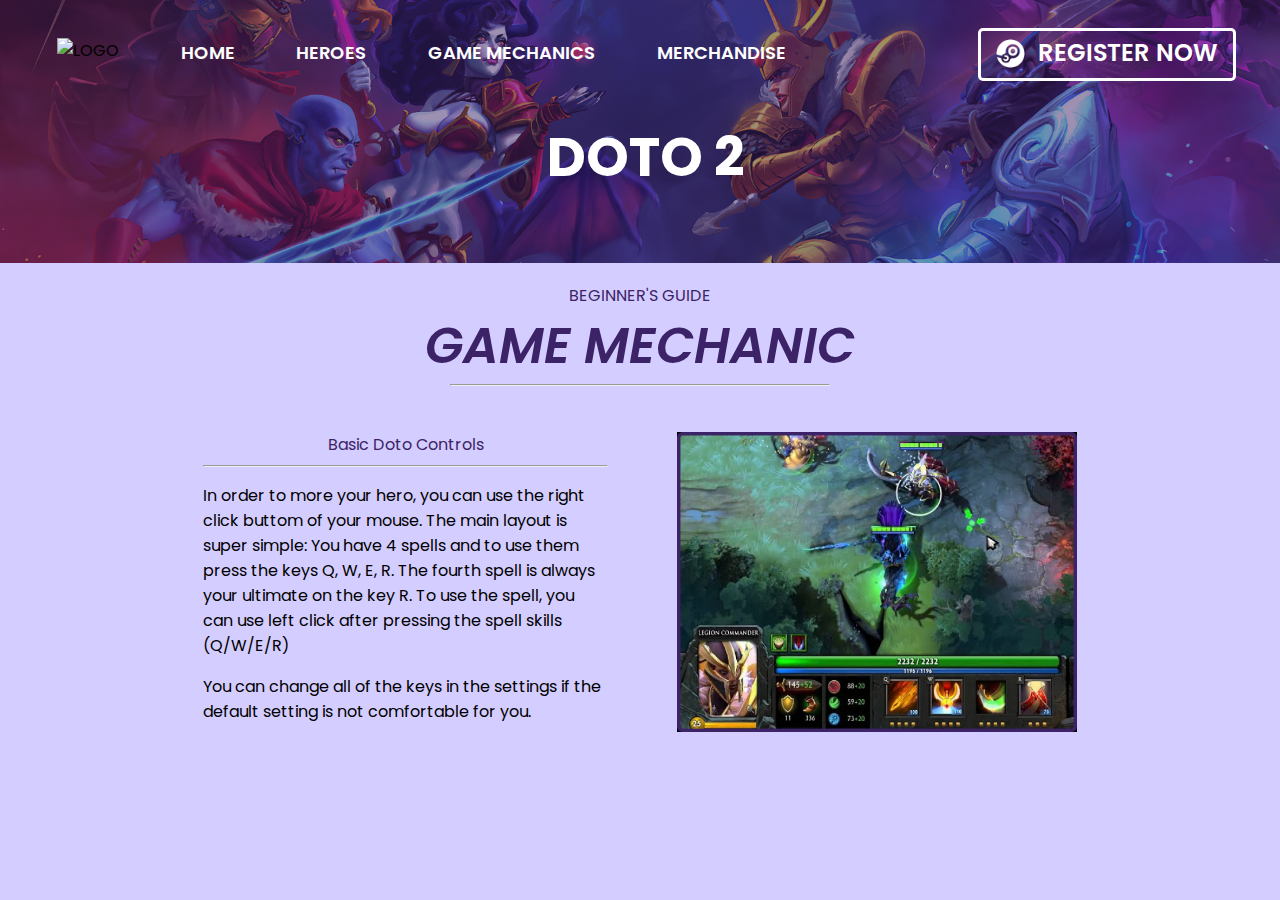
==== Game Mechanics.html @ 10445f7f "heroes page media screen + game mechanic part 1" ====
<!DOCTYPE html>
<html lang="en">
<head>
    <meta charset="UTF-8">
    <meta http-equiv="X-UA-Compatible" content="IE=edge">
    <meta name="viewport" content="width=device-width, initial-scale=1.0">
    <link rel="stylesheet" href="header-heroes.css">
    <link rel="stylesheet" href="Game-Mechanic-Style.css">
    <link rel="stylesheet" href="https://fonts.googleapis.com/css?family=Poppins">
    <title>Game Mechanics</title>
</head>
<body>
    <div id="header">
        <div id="overlay0">
            <div id="header1">
                <li id="logo"><img src="" alt="LOGO"></li>
                <li id="home"><a href="Home.html">HOME</a></li>
                <li id="heroes"><a href="Heroes.html">HEROES</a></li>
                <li id="gamemechanics"><a href="">GAME MECHANICS</a></li>
                <li id="merchandise"><a href="">MERCHANDISE</a></li>
                <li id="register">
                    <img src="asset/SosialMedia/Steam-Circle-White.png" alt="">
                    <a href="">REGISTER NOW</a>
                </li>
            </div>
            <div id="Doto-2">DOTO 2</div>
        </div>
    </div>
    <div id="content1">
        <div id="subtitle">
            <div id="title1">BEGINNER'S GUIDE</div>
            <div id="title2">GAME MECHANIC</div>
            <hr>
        </div>
    </div>
    <div id="Basic-Doto-Control">
        <div id="Para1">
            <div id="subtitle">Basic Doto Controls</div> <hr>
            <div id="txt1">
               <p>In order to more your hero, you can use the right click buttom of your mouse. The main layout is super simple: You have 4 spells and to use them press the keys Q, W, E, R. The fourth spell is always your ultimate on the key R. To use the spell, you can use left click after pressing the spell skills (Q/W/E/R)</p>
               <p>You can change all of the keys in the settings if the default setting is not comfortable for you.</p>
            </div>
        </div>
        <div id="image1">
            <img src="asset/Basic-Doto-Control.png" alt="">
        </div>
    </div>
    <div></div>
</body>
</html>
---- header-heroes.css ----
#header1 {
    list-style: none;
    text-decoration: none;
    display: flex;
    position: relative;
    width: 100%;
    margin-top: 30px;
    font-size: 16px;
    justify-content: space-evenly;
}

#header {
    margin-bottom: 20px;
    margin-top: -1%;
    position: relative;
    justify-content: space-evenly;
    background-image: url("asset/Homepage-background.jpg");
    background-size: cover;
    background-repeat: no-repeat;
    background-position: center;
    right: 1%;
    width: 102%;
}

#overlay0 {
    width: 101%;
    background-color: rgba(60, 34, 102, 0.5);
    right: 1%;
    padding-top: 1%;
}

#register img {
    width: auto;
    height: 35px;
    margin-bottom: 2px;
}

#Doto-2 {
    text-align: center;
    color: #FFFFFF;
    padding-top: 2%;
    padding-bottom: 5%;
    font-size: 30px;
}

#header1 img {
    height: 35px;
    width: auto;
}

#header1 a {
    text-decoration: none;
    position: relative;
    color: #FFFFFF;
    font-family: poppins;
    font-style: normal;
    font-weight: 600;
    line-height: 30px;
    width: 200px;
    font-size: 18px;
}

#header a:hover {
    color: lightgray;
}


#register {
    border-style: solid;
    border-color: white;
    list-style: none;
    display: flex;
    text-align: center;
    border-radius: 5px;
    position: relative;
    font-size: 25px;
    padding: 5px;
    padding-left: 12px;
    bottom: 10px;
    margin-left: 10%;
}
#register a {
    top: 2px;
    font-size: 24px;
}

#footer {
    margin-top: 75px;
    position: relative;
    background: #3c2266;
    right: 1%;
    width: 102%;
    padding-top: 1px;
}

#Rectangle {
    width: 20%;
    left: 40%;
    height: 50px;
    background-color: #9482ff;
    position: relative;
    margin-top: 10px;
}

#Social-Media {
    display: flex;
    justify-content: space-evenly;
    padding-top: 10px;
    margin: 0px 40%;
}

#copyright {
    color: #FFFFFF;
    text-align: center;
    padding: 10px 0px;
    font-size: 15px;
}

@media only screen and (max-width: 800px) {
    #header1 {
        list-style: none;
        text-decoration: none;
        display: flex;
        position: relative;
        width: 100%;
        margin-top: 30px;
        font-size: 12px;
        justify-content: space-evenly;
    }
    
    #header {
        margin-bottom: 20px;
        margin-top: -1%;
        position: relative;
        justify-content: space-evenly;
        background-image: url("asset/Homepage-background.jpg");
        background-size: cover;
        background-repeat: no-repeat;
        background-position: center;
        right: 1%;
        width: 102%;
    }
    
    #overlay0 {
        width: 102%;
        background-color: rgba(60, 34, 102, 0.5);
        right: 1%;
        padding-top: 1%;
    }
    
    #Doto-2 {
        text-align: center;
        color: #FFFFFF;
        padding-top: 2%;
        padding-bottom: 5%;
        font-size: 15px;
    }
    
    #header1 img {
        height: 16px;
        width: auto;
    }
    
    #header1 a {
        text-decoration: none;
        position: relative;
        color: #FFFFFF;
        font-family: poppins;
        font-style: normal;
        font-weight: 600;
        line-height: 30px;
        width: 100px;
        font-size: 12px;
    }
    
    #header a:hover {
        color: lightgray;
    }
    
    #register {
        border-style: solid;
        border-color: white;
        list-style: none;
        display: flex;
        text-align: center;
        border-radius: 5px;
        position: relative;
        padding: 0px 5px;
    }
    
    #register a {
        font-size: 13px;
    }
    
    #register img {
        width: auto;
        height: 16px;
        margin-top: 7%;
    }
    
    #footer {
        margin-top: 32px;
        position: relative;
        background: #3c2266;
        right: 1%;
        width: 102%;
        padding-top: 1px;
    }
    
    #Rectangle {
        width: 20%;
        left: 40%;
        height: 25px;
        background-color: #9482ff;
        position: relative;
        margin-top: 10px;
    }
    
    #Social-Media {
        display: flex;
        justify-content: space-evenly;
        padding-top: 10px;
        margin: 0px 50%;
    }
    
    #copyright {
        color: #FFFFFF;
        text-align: center;
        padding: 10px 0px;
        font-size: 8px;
    }
    
}
---- Game-Mechanic-Style.css ----
@font-face {
    font-family: Poppins;
    src: url("asset/Poppins/Poppins-Medium.ttf");
}

@font-face {
    font-family: semibold;
    src: url("asset/Poppins/Poppins-SemiBoldItalic.ttf");
}

@font-face {
    font-family: Bld;
    src: url("asset/Poppins/Poppins-Bold.ttf");
}

body {
    font-family: Poppins;
    background: rgba(148, 130, 255, 0.4);
    position: relative;
}

#Doto-2 {
    font-family: Bld;
    font-weight: bold;
    font-size: 54px;
}

#subtitle hr {
    color: #9482FF;
    margin: 0px 35%;
}

#subtitle {
    text-align: center;
    color: #3c2266;
}

#title2 {
    font-size: 50px;
    font-family: semibold;
}

#part1 {
    margin-top: 2%;
}

#Basic-Doto-Control {
    display: flex;
    justify-content: space-evenly;
    margin-top: 2%;
    margin-left: 10%;
    margin-right: 10%;
}

#Para1 {
    margin-top: 2%;
    width: 40%;
}

#image1 {
    position: relative;
    margin-top: 2%;
}

#image1 img {
    width: 400px;
    height: auto;
}
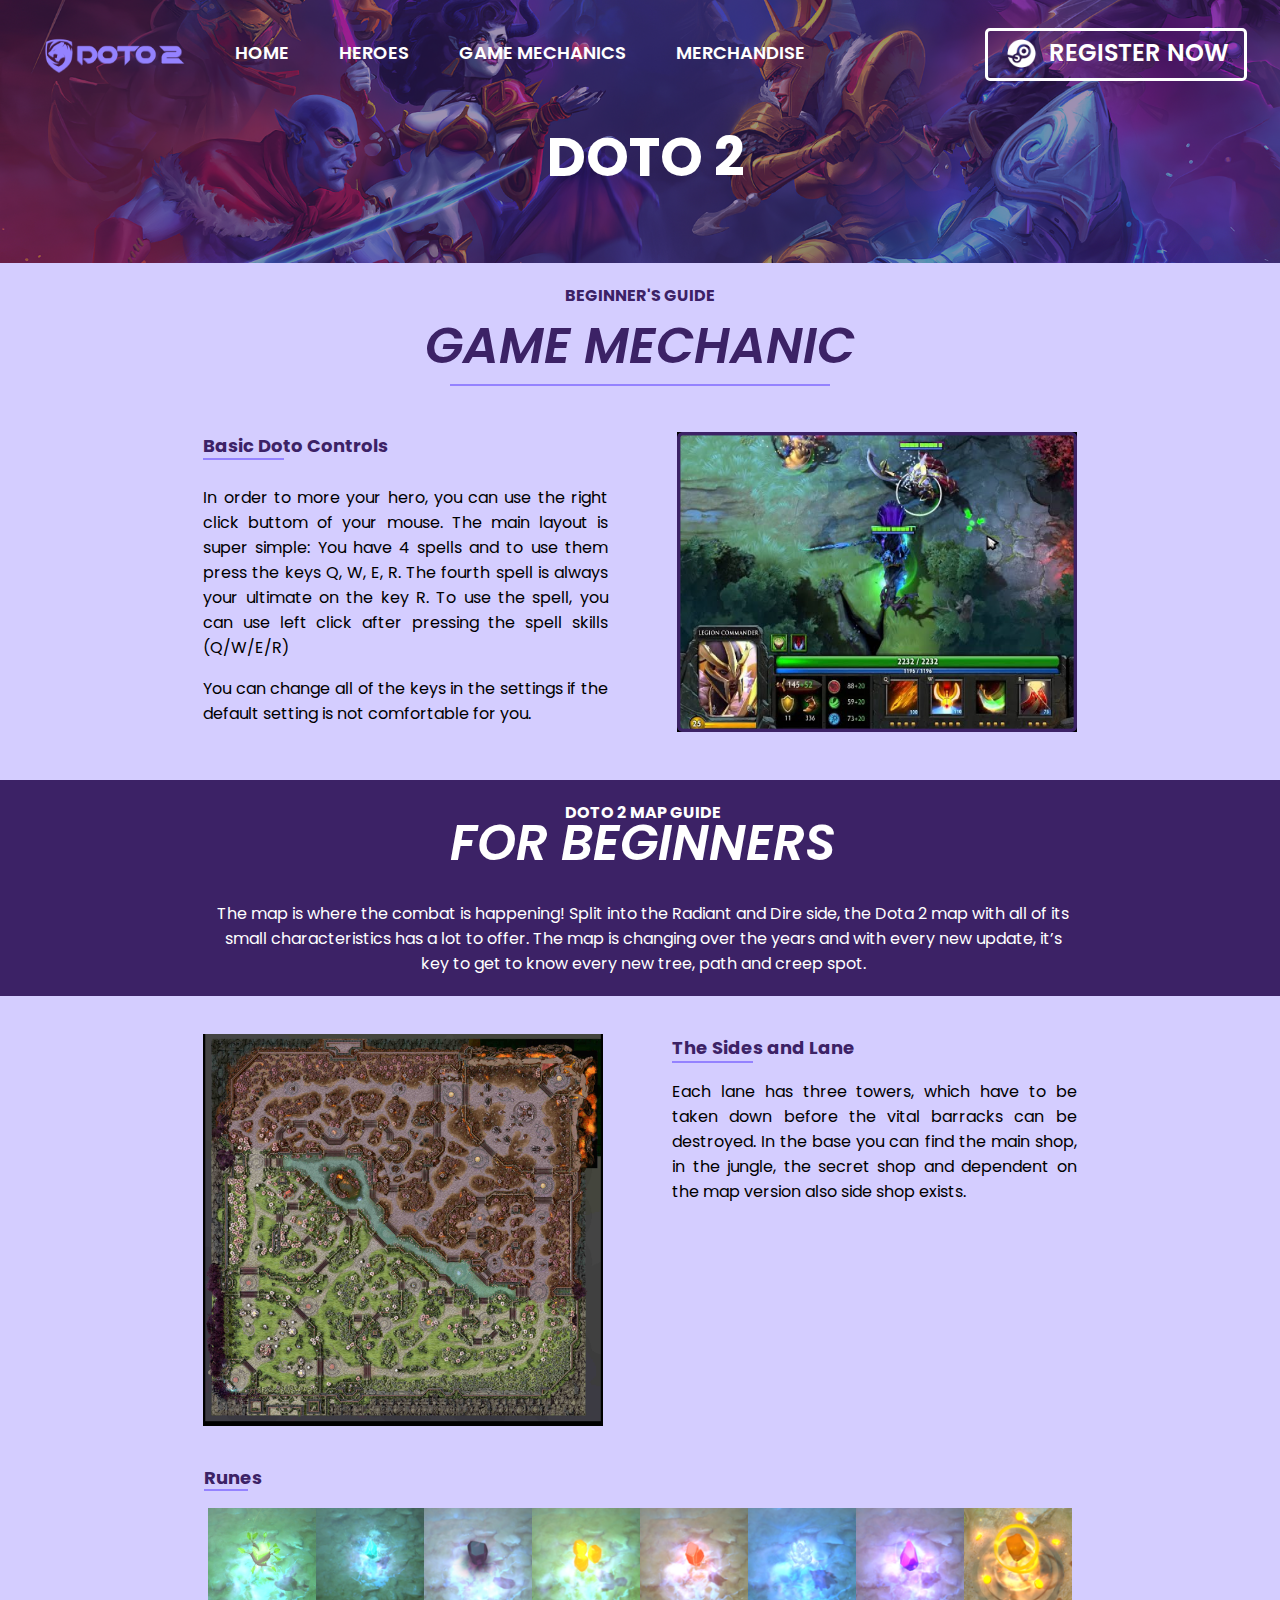
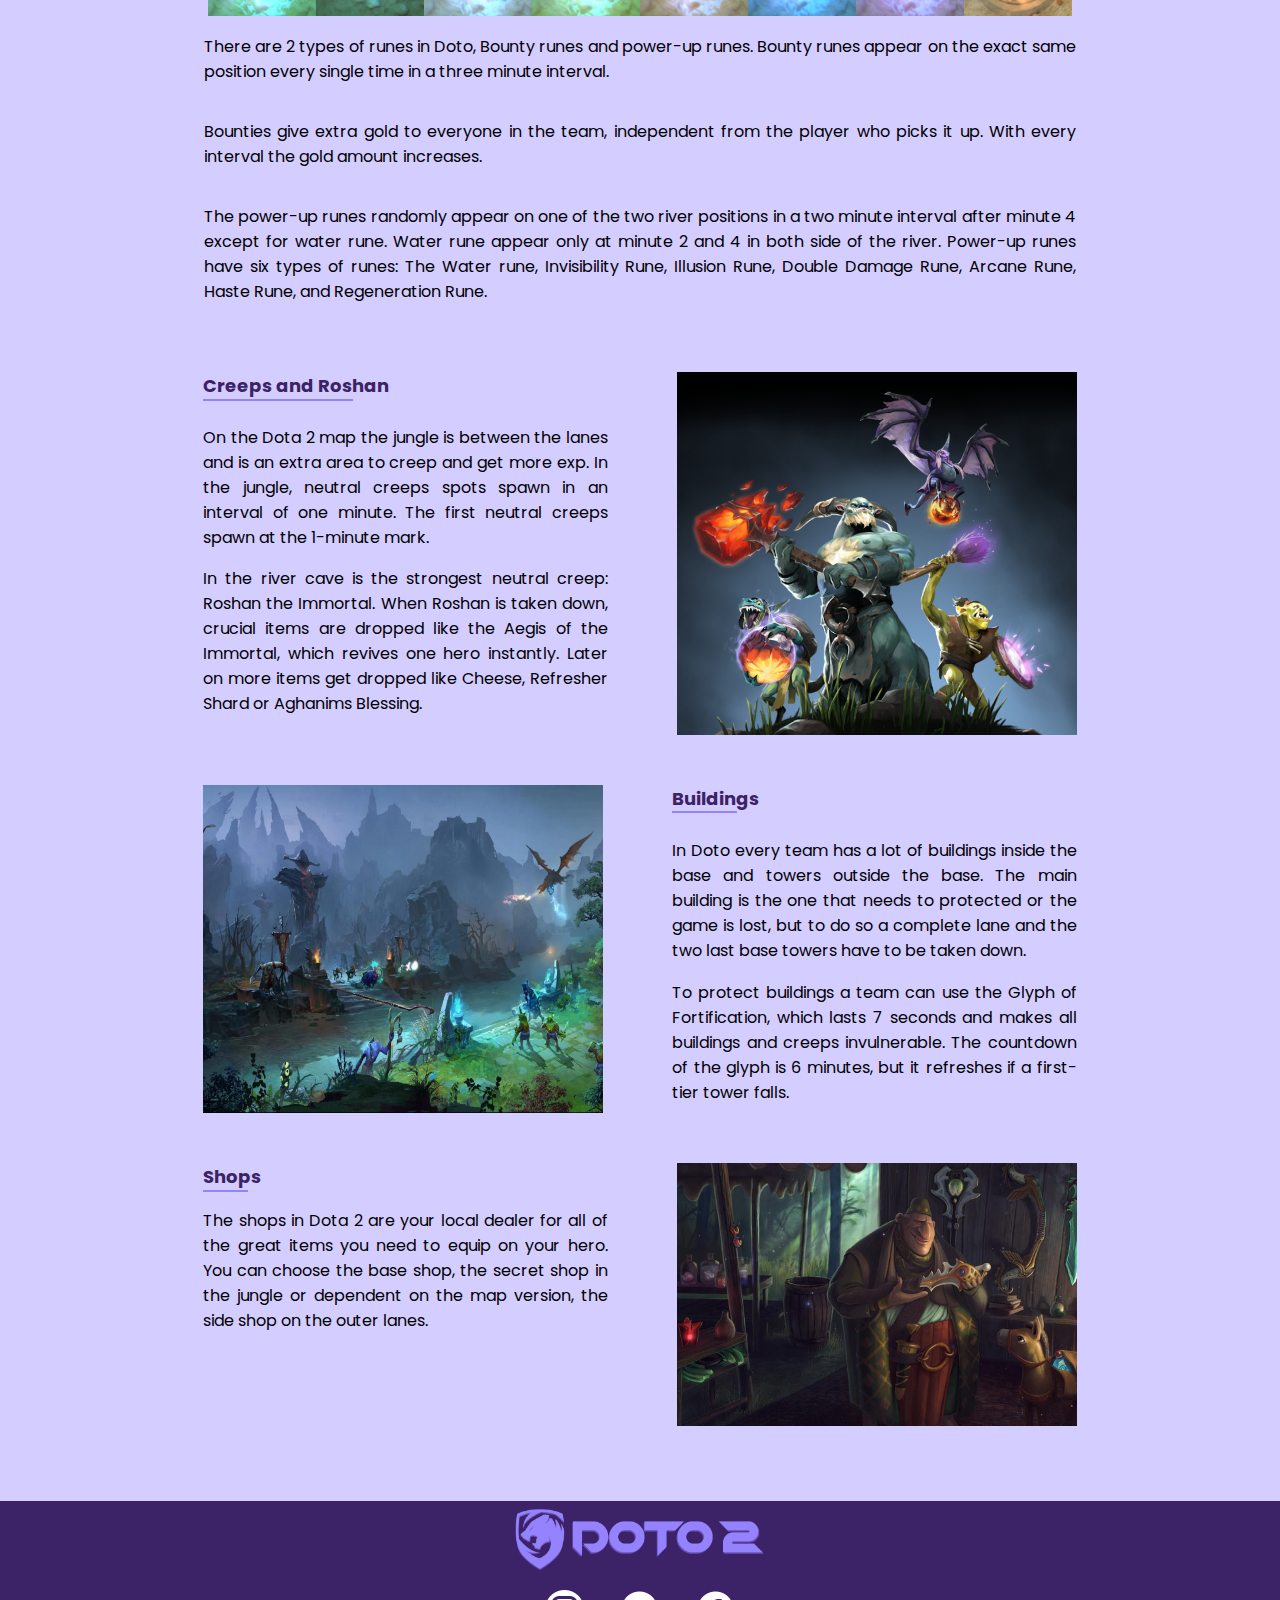
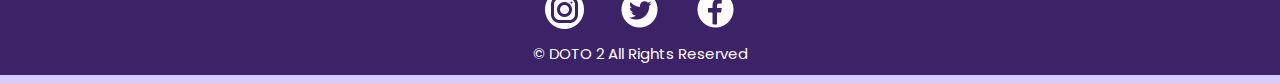
==== commit 149ddfa8: "Game Mechanics + masukin logo" ====
--- a/Game Mechanics.html
+++ b/Game Mechanics.html
@@ -13,7 +13,7 @@
     <div id="header">
         <div id="overlay0">
             <div id="header1">
-                <li id="logo"><img src="" alt="LOGO"></li>
+                <li id="logo"><img src="logo.png" alt="LOGO"></li>
                 <li id="home"><a href="Home.html">HOME</a></li>
                 <li id="heroes"><a href="Heroes.html">HEROES</a></li>
                 <li id="gamemechanics"><a href="">GAME MECHANICS</a></li>
@@ -27,7 +27,7 @@
         </div>
     </div>
     <div id="content1">
-        <div id="subtitle">
+        <div id="sub">
             <div id="title1">BEGINNER'S GUIDE</div>
             <div id="title2">GAME MECHANIC</div>
             <hr>
@@ -45,6 +45,67 @@
             <img src="asset/Basic-Doto-Control.png" alt="">
         </div>
     </div>
-    <div></div>
+    <div id="doto-2-map">
+        <div id="top1">DOTO 2 MAP GUIDE</div> <div id="top2">FOR BEGINNERS</div>
+        <div id="Para2">The map is where the combat is happening! Split into the Radiant and Dire side, the Dota 2 map with all of its small characteristics has a lot to offer. The map is changing over the years and with every new update, it’s key to get to know every new tree, path and creep spot.</div>
+    </div>
+    <div id="Map">
+        <img src="asset/Map.png" alt="">
+        <div id="Para3">
+            <div id="subtitle">The Sides and Lane</div>
+            <hr>
+            <div id="txt2">Each lane has three towers, which have to be taken down before the vital barracks can be destroyed. In the base you can find the main shop, in the jungle, the secret shop and dependent on the map version also side shop exists.</div>
+        </div>
+    </div>
+    <div id="Rune">
+        <div id="subtitle">Runes</div><hr>
+        <div id="Rune-Image">
+            <img src="asset/Rune_of_Regeneration_prev.png" alt="">
+            <img src="asset/Rune_of_Water_prev.png" alt="">
+            <img src="asset/Rune_of_Invisibility_prev.png" alt="">
+            <img src="asset/Rune_of_Illusion_prev.png" alt="">
+            <img src="asset/Rune_of_Haste_prev.png" alt="">
+            <img src="asset/Rune_of_Double_Damage_prev.png" alt="">
+            <img src="asset/Rune_of_Arcane_prev.png" alt="">
+            <img src="asset/Rune_of_Bounty_initial_prev.png" alt="">
+        </div>
+        <div id="Para4">
+            <div id="txt3">There are 2 types of runes in Doto, Bounty runes and power-up runes. Bounty runes appear on the exact same position every single time in a three minute interval.</div>
+            <div id="txt4">Bounties give extra gold to everyone in the team, independent from the player who picks it up. With every interval the gold amount increases.</div>
+            <div id="txt5">The power-up runes randomly appear on one of the two river positions in a two minute interval after minute 4 except for water rune. Water rune appear only at minute 2 and 4 in both side of the river. Power-up runes have six types of runes: The Water rune, Invisibility Rune, Illusion Rune, Double Damage Rune, Arcane Rune, Haste Rune, and Regeneration Rune.</div>
+        </div>
+    </div>
+    <div id="Creeps-and-Roshan">
+        <div id="Para5">
+            <div id="subtitle">Creeps and Roshan</div> <hr>
+            <div id="txt6">On the Dota 2 map the jungle is between the lanes and is an extra area to creep and get more exp. In the jungle, neutral creeps spots spawn in an interval of one minute. The first neutral creeps spawn at the 1-minute mark.</div>
+            <div id="txt7">In the river cave is the strongest neutral creep: Roshan the Immortal. When Roshan is taken down, crucial items are dropped like the Aegis of the Immortal, which revives one hero instantly. Later on more items get dropped like Cheese, Refresher Shard or Aghanims Blessing.</div>
+        </div>
+        <img src="asset/Creeps.png" alt="">
+    </div>
+    <div id="Building">
+        <img src="asset/Building.png" alt="">
+        <div id="Para6">
+            <div id="subtitle">Buildings</div> <hr>
+            <div id="txt8">In Doto every team has a lot of buildings inside the base and towers outside the base. The main building is the one that needs to protected or the game is lost, but to do so a complete lane and the two last base towers have to be taken down.</div>
+            <div id="txt9">To protect buildings a team can use the Glyph of Fortification, which lasts 7 seconds and makes all buildings and creeps invulnerable. The countdown of the glyph is 6 minutes, but it refreshes if a first-tier tower falls.</div>
+        </div>
+    </div>
+    <div id="Shops">
+        <div id="Para7">
+            <div id="subtitle">Shops</div> <hr>
+            <div id="txt10">The shops in Dota 2 are your local dealer for all of the great items you need to equip on your hero. You can choose the base shop, the secret shop in the jungle or dependent on the map version, the side shop on the outer lanes.</div>
+        </div>
+        <img src="asset/Shops.png" alt="">
+    </div>
+    <div id="footer">
+        <div id="Logo"><img src="logo.png" alt=""></div>
+        <div id="Social-Media">
+            <img src="asset/SosialMedia/Instagram-Circle-White.png" alt="">
+            <img src="asset/SosialMedia/Twitter-Circled-White.png" alt="">
+            <img src="asset/SosialMedia/Facebook-Circled-White.png" alt="">
+        </div>
+        <div id="copyright">© DOTO 2 All Rights Reserved</div>
+    </div>
 </body>
 </html>--- a/header-heroes.css
+++ b/header-heroes.css
@@ -75,9 +75,12 @@
     position: relative;
     font-size: 25px;
     padding: 5px;
-    padding-left: 12px;
+    padding-left: 6px;
     bottom: 10px;
     margin-left: 10%;
+}
+#register img{
+    padding-left: 10px;
 }
 #register a {
     top: 2px;
@@ -93,13 +96,15 @@
     padding-top: 1px;
 }
 
-#Rectangle {
-    width: 20%;
-    left: 40%;
-    height: 50px;
-    background-color: #9482ff;
-    position: relative;
-    margin-top: 10px;
+#Logo {
+    padding-top: 5px;
+    position: relative;
+    text-align: center;
+}
+
+#Logo img {
+    width: 250px;
+    height: auto;
 }
 
 #Social-Media {
@@ -109,6 +114,11 @@
     margin: 0px 40%;
 }
 
+#Social-Media img{
+    width: 45px;
+    height: auto;
+}
+
 #copyright {
     color: #FFFFFF;
     text-align: center;
@@ -117,6 +127,10 @@
 }
 
 @media only screen and (max-width: 800px) {
+    #logo {
+        position: relative;
+        margin-top: 7px;
+    }
     #header1 {
         list-style: none;
         text-decoration: none;
@@ -185,7 +199,8 @@
         text-align: center;
         border-radius: 5px;
         position: relative;
-        padding: 0px 5px;
+        padding: 5px;
+        padding-left: 7px;
     }
     
     #register a {
@@ -207,13 +222,15 @@
         padding-top: 1px;
     }
     
-    #Rectangle {
-        width: 20%;
-        left: 40%;
-        height: 25px;
-        background-color: #9482ff;
-        position: relative;
-        margin-top: 10px;
+    #Logo {
+        padding-top: 5px;
+        position: relative;
+        text-align: center;
+    }
+    
+    #Logo img {
+        width: 125px;
+        height: auto;
     }
     
     #Social-Media {
@@ -222,12 +239,17 @@
         padding-top: 10px;
         margin: 0px 50%;
     }
-    
+
+    #Social-Media img{
+        width: 30px;
+        height: auto;
+    }
+
     #copyright {
         color: #FFFFFF;
         text-align: center;
         padding: 10px 0px;
         font-size: 8px;
     }
-    
+
 }--- a/Game-Mechanic-Style.css
+++ b/Game-Mechanic-Style.css
@@ -17,6 +17,7 @@
     font-family: Poppins;
     background: rgba(148, 130, 255, 0.4);
     position: relative;
+    text-align: justify;
 }
 
 #Doto-2 {
@@ -30,8 +31,21 @@
     margin: 0px 35%;
 }
 
+#sub {
+    color: #3c2266;
+    font-weight: bold;
+    text-align: center;
+}
+
+#sub hr {
+    color: #9482FF;
+    border: solid 1px;
+    margin: 0% 35%;
+}
+
 #subtitle {
-    text-align: center;
+    font-size: 18px;
+    font-family: Bld;
     color: #3c2266;
 }
 
@@ -57,6 +71,13 @@
     width: 40%;
 }
 
+#Para1 hr {
+    margin-right: 80%;
+    position: relative;
+    top: -3%;
+    border: solid 1px#9482FF;
+}
+
 #image1 {
     position: relative;
     margin-top: 2%;
@@ -65,4 +86,310 @@
 #image1 img {
     width: 400px;
     height: auto;
+}
+
+#doto-2-map {
+    margin-top: 3%;
+    color: #FFFFFF;
+    background-color: #3c2266;
+    text-align: center;
+    position: relative;
+    right: 1%;
+    width: 102.5%;
+}
+
+#top1 {
+    font-weight: bold;
+    margin-bottom: -1.5%;
+    padding-top: 20px;
+}
+
+#top2 {
+    font-family: semibold;
+    font-size: 50px;
+}
+
+#Para2 {
+    margin: 0px 15%;
+    padding: 20px;
+}
+
+#Map {
+    margin-top: 3%;
+    display: flex;
+    justify-content: space-evenly;
+    margin: 3% 10%;
+}
+
+#Map img {
+    width: 400px;
+    height: auto;
+}
+
+#Para3 {
+    width: 40%;
+}
+
+#Para3 hr {
+    margin-right: 80%;
+    position: relative;
+    top: -2%;
+    border: solid 1px #9482FF;
+}
+
+#Rune-Image {
+    display: flex;
+    justify-content: center;
+    margin-top: 2%;
+}
+
+#Rune-Image img {
+    width: 108px;
+    height: auto;
+}
+
+#Rune {
+    margin-left: 15.5%;
+    margin-right: 15.5%;
+}
+
+#Rune #subtitle {
+    margin-bottom: -10px;
+}
+
+#Rune hr {
+    margin-right: 95%;
+    position: relative;
+    border: solid 1px #9482FF;   
+}
+
+#txt3, #txt4, #txt5, #txt6, #txt7, #txt8, #txt9 {
+    padding-top: 2%;
+    padding-bottom: 2%;
+}
+
+#Creeps-and-Roshan, #Building, #Shops {
+    display: flex;
+    justify-content: space-evenly;
+    margin: 4% 10%;
+}
+
+#Para5, #Para6, #Para7 {
+    width: 40%;
+}
+
+#Para5 hr {
+    margin-right: 63%;
+    border: solid 1px#9482FF;
+    position: relative;
+    top: -2%;
+}
+
+#Creeps-and-Roshan img, #Building img, #Shops img {
+    width: 400px;
+    height: auto;
+}
+
+#Para6 hr, #Para7 hr {
+    border: solid 1px#9482FF;
+    position: relative;
+    top: -3%;
+}
+
+#Para6 hr {
+    margin-right: 84%;
+}
+
+#Para7 hr {
+    margin-right: 89%;
+}
+
+@media only screen and (max-width: 800px) {
+    #Doto-2 {
+        font-family: Bld;
+        font-weight: bold;
+        font-size: 25px;
+    }
+    
+    #subtitle hr {
+        color: #9482FF;
+        margin: 0px 35%;
+    }
+    
+    #sub {
+        color: #3c2266;
+        font-weight: bold;
+        text-align: center;
+    }
+    
+    #sub hr {
+        color: #9482FF;
+        border: solid 1px;
+        margin: 0% 35%;
+    }
+    
+    #subtitle {
+        font-size: 9px;
+        font-family: Bld;
+        color: #3c2266;
+    }
+    
+    #title2 {
+        font-size: 25px;
+        font-family: semibold;
+    }
+    
+    #part1 {
+        margin-top: 2%;
+    }
+    
+    #Basic-Doto-Control {
+        display: flex;
+        justify-content: space-evenly;
+        margin-top: 2%;
+        margin-left: 10%;
+        margin-right: 10%;
+    }
+    
+    #Para1 {
+        margin-top: 2%;
+        width: 40%;
+        font-size: 9px;
+    }
+    
+    #Para1 hr {
+        margin-right: 80%;
+        position: relative;
+        top: -3%;
+        border: solid 1px#9482FF;
+    }
+    
+    #image1 {
+        position: relative;
+        margin-top: 2%;
+    }
+    
+    #image1 img {
+        width: 250px;
+        height: auto;
+    }
+    
+    #doto-2-map {
+        margin-top: 3%;
+        color: #FFFFFF;
+        background-color: #3c2266;
+        text-align: center;
+        position: relative;
+        right: 1%;
+        width: 102.5%;
+    }
+    
+    #top1 {
+        font-weight: bold;
+        margin-bottom: -1.5%;
+        padding-top: 20px;
+    }
+    
+    #top2 {
+        font-family: semibold;
+        font-size: 25px;
+    }
+    
+    #Para2 {
+        margin: 0px 15%;
+        padding: 20px;
+        font-size: 9px;
+    }
+    
+    #Map {
+        margin-top: 3%;
+        display: flex;
+        justify-content: space-evenly;
+        margin: 3% 10%;
+    }
+    
+    #Map img {
+        width: 40%;
+        height: 40%;
+    }
+    
+    #Para3 {
+        width: 40%;
+    }
+    
+    #Para3 hr {
+        margin-right: 80%;
+        position: relative;
+        top: -2%;
+        border: solid 1px #9482FF;
+    }
+    
+    #Rune-Image {
+        display: flex;
+        justify-content: center;
+        margin-top: 2%;
+    }
+    
+    #Rune-Image img {
+        width: 80%;
+        height: auto;
+    }
+    
+    #Rune {
+        margin-left: 15.5%;
+        margin-right: 15.5%;
+    }
+    
+    #Rune #subtitle {
+        margin-bottom: -10px;
+    }
+    
+    #Rune hr {
+        margin-right: 95%;
+        position: relative;
+        border: solid 1px #9482FF;   
+    }
+    
+    #txt2, #txt3, #txt4, #txt5, #txt6, #txt7, #txt8, #txt9, #txt10 {
+        font-size: 9px;
+        padding-top: 2%;
+        padding-bottom: 2%;
+    }
+    
+    #Creeps-and-Roshan, #Building, #Shops {
+        display: flex;
+        justify-content: space-evenly;
+        margin: 4% 10%;
+    }
+    
+    #Para5, #Para6, #Para7 {
+        width: 40%;
+    }
+    
+    #Para5 hr {
+        margin-right: 63%;
+        border: solid 1px#9482FF;
+        position: relative;
+        top: -2%;
+    }
+    
+    #Creeps-and-Roshan img, #Building img, #Shops img {
+        width: 200px;
+        height: auto;
+    }
+    
+    #Para6 hr, #Para7 hr {
+        border: solid 1px#9482FF;
+        position: relative;
+        top: -3%;
+    }
+    
+    #Para6 hr {
+        margin-right: 84%;
+    }
+    
+    #Para7 hr {
+        margin-right: 89%;
+    }
+    
 }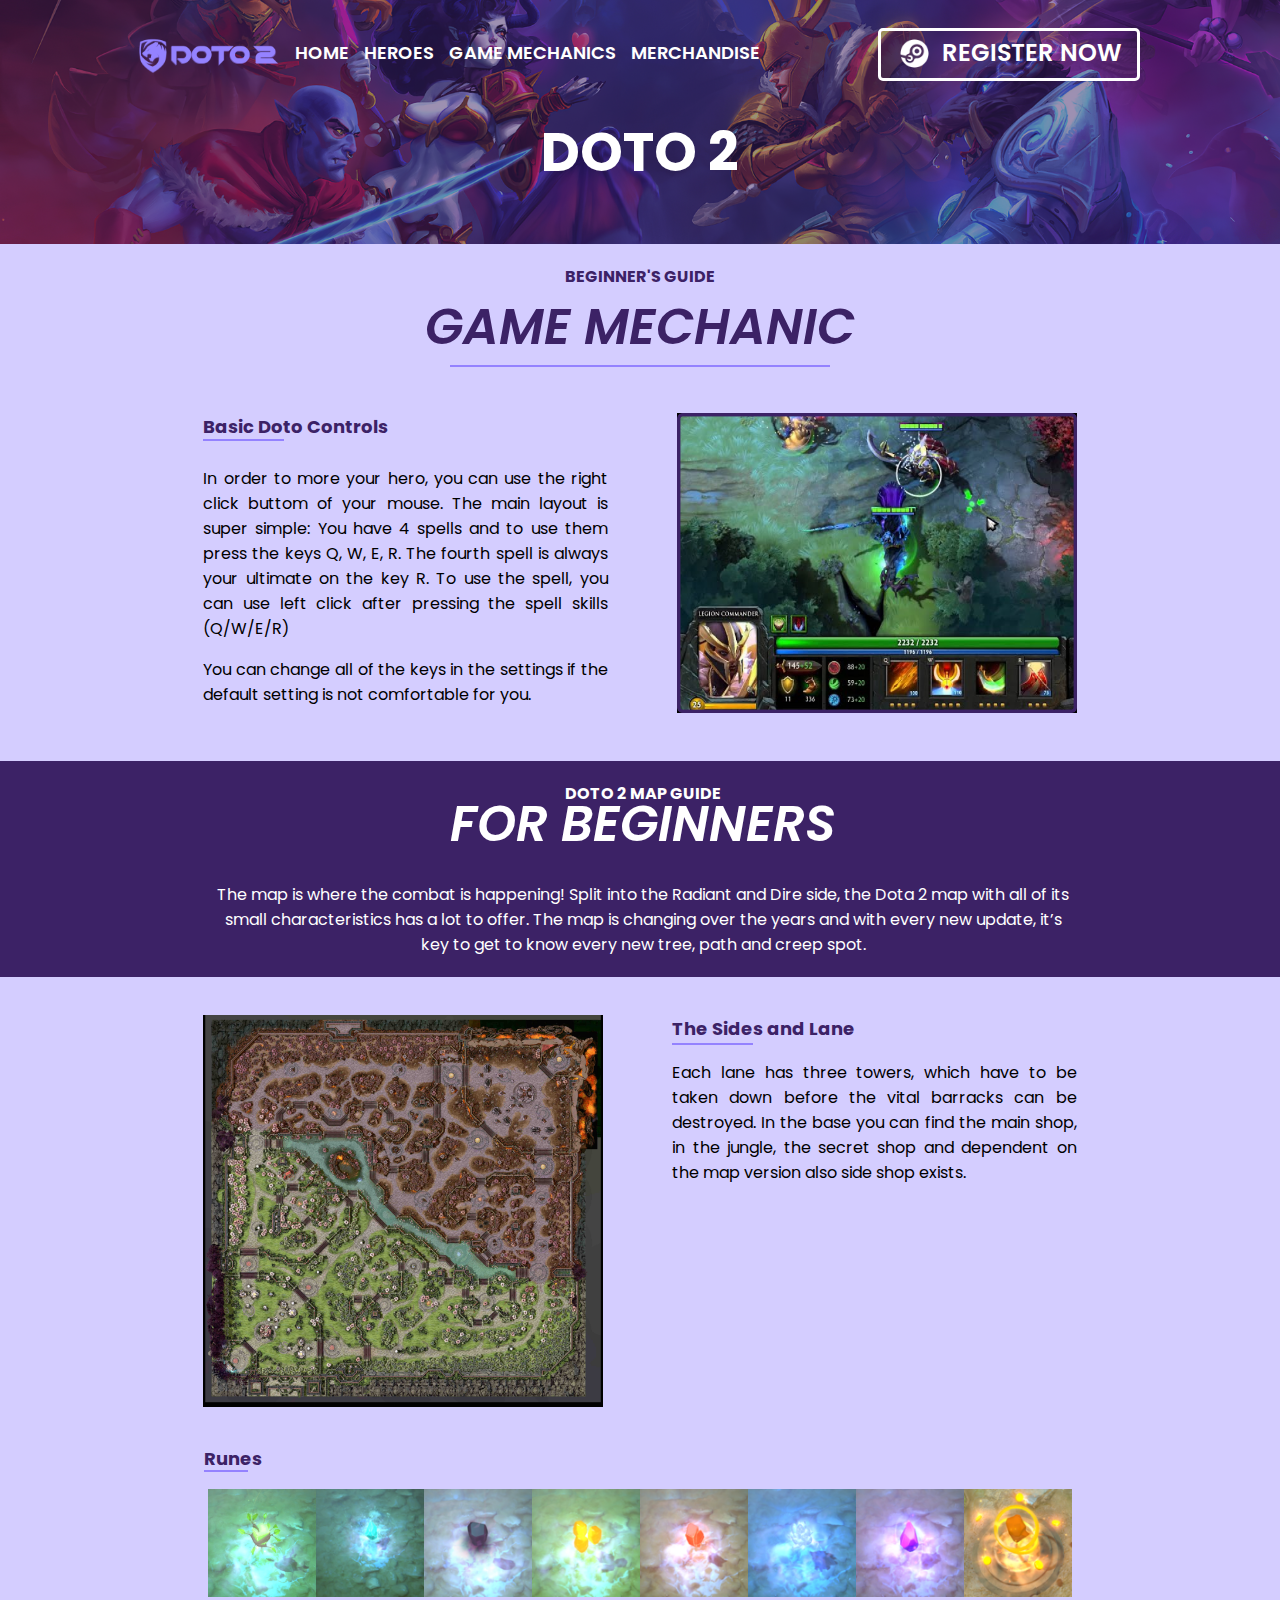
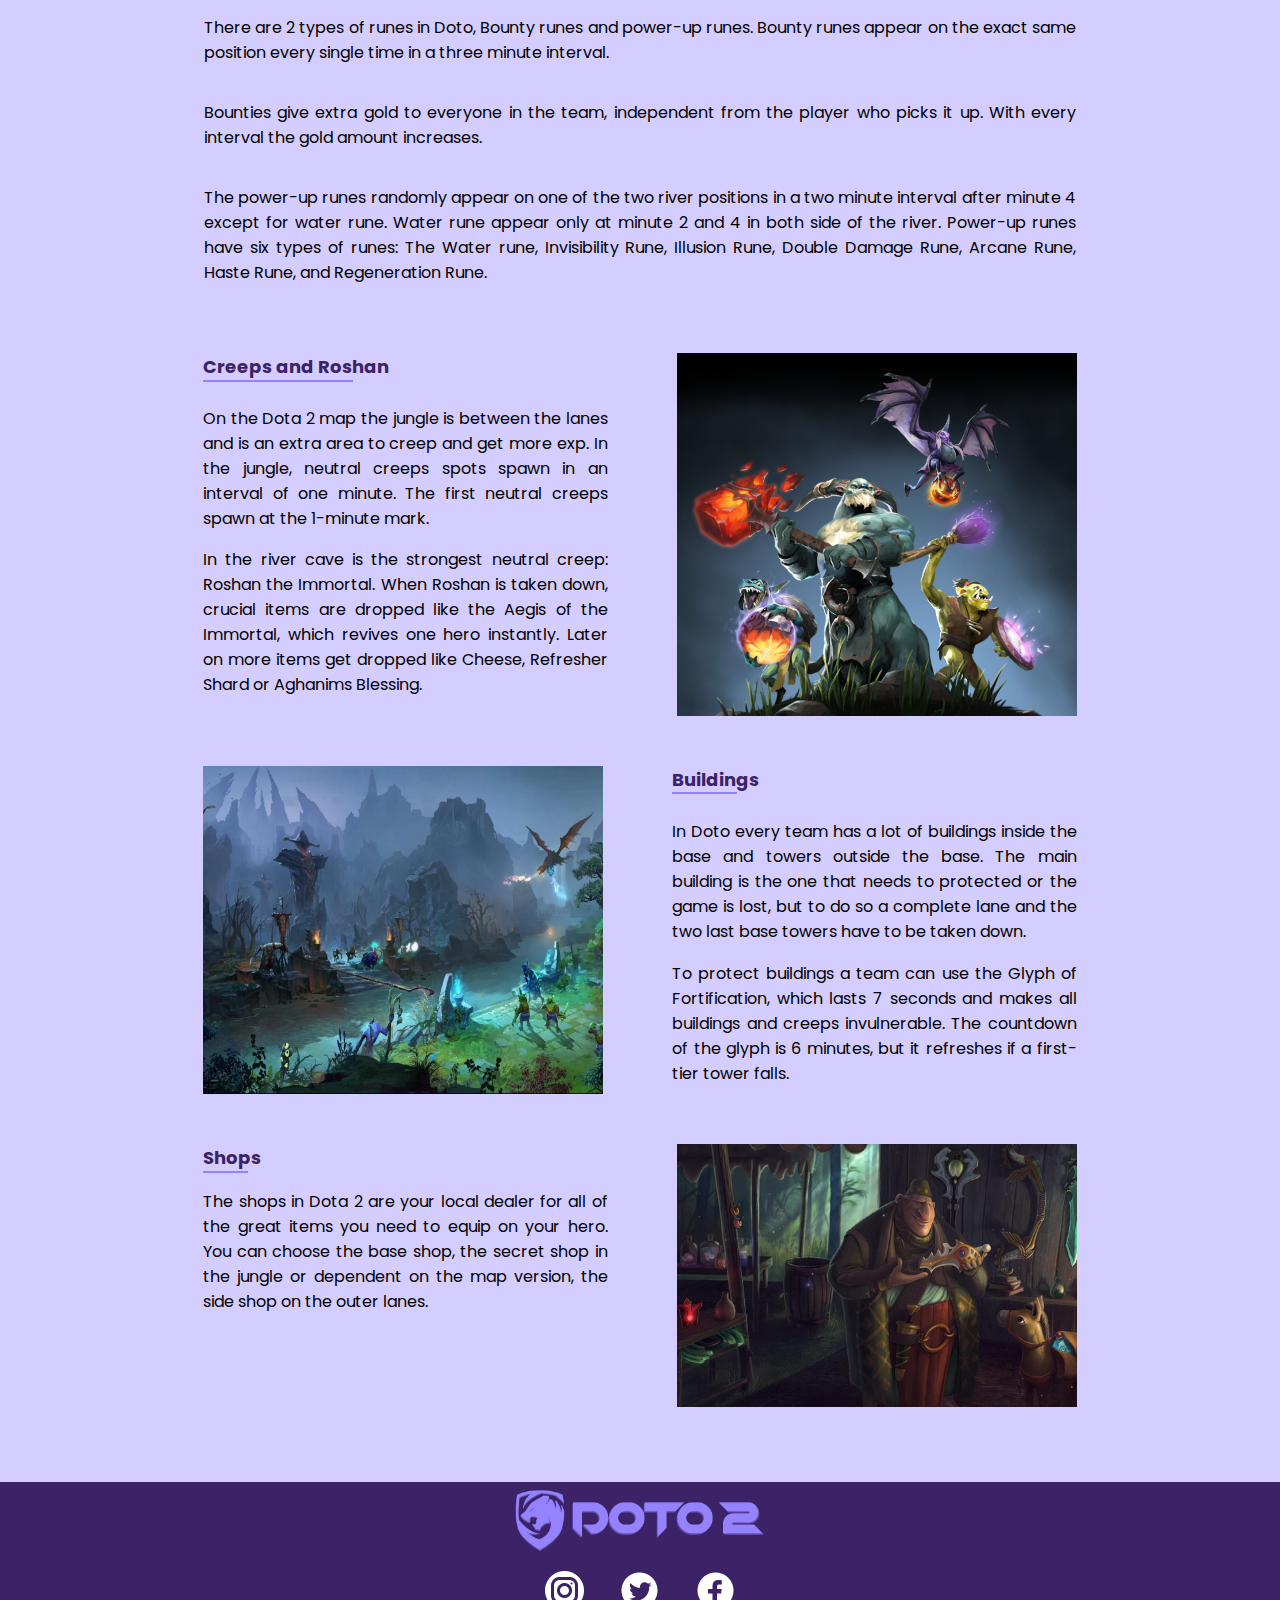
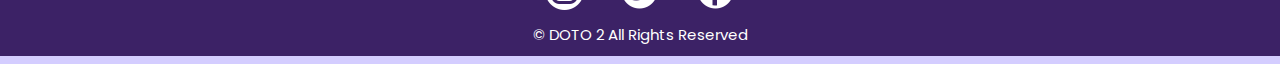
==== commit 58cbcf76: "rapiin" ====
--- a/Game Mechanics.html
+++ b/Game Mechanics.html
@@ -12,18 +12,22 @@
 <body>
     <div id="header">
         <div id="overlay0">
-            <div id="header1">
-                <li id="logo"><img src="logo.png" alt="LOGO"></li>
-                <li id="home"><a href="Home.html">HOME</a></li>
-                <li id="heroes"><a href="Heroes.html">HEROES</a></li>
-                <li id="gamemechanics"><a href="">GAME MECHANICS</a></li>
-                <li id="merchandise"><a href="">MERCHANDISE</a></li>
-                <li id="register">
-                    <img src="asset/SosialMedia/Steam-Circle-White.png" alt="">
-                    <a href="">REGISTER NOW</a>
-                </li>
+            <div id="fill">
+                <div id="header1">
+                    <li id="logo"><img src="logo.png" alt="LOGO"></li>
+                    <li id="home"><a href="Home.html">HOME</a></li>
+                    <li id="heroes"><a href="Heroes.html">HEROES</a></li>
+                    <li id="gamemechanics"><a href="">GAME MECHANICS</a></li>
+                    <li id="merchandise"><a href="Merchandise.html">MERCHANDISE</a></li>
+                    <li id="register">
+                        <img src="asset/SosialMedia/Steam-Circle-White.png" alt="">
+                        <a href="">REGISTER NOW</a>
+                    </li>
+                </div>
+                <div id="Doto-2">
+                    DOTO 2
+                </div>
             </div>
-            <div id="Doto-2">DOTO 2</div>
         </div>
     </div>
     <div id="content1">
--- a/header-heroes.css
+++ b/header-heroes.css
@@ -18,14 +18,16 @@
     background-size: cover;
     background-repeat: no-repeat;
     background-position: center;
-    right: 1%;
-    width: 102%;
+    margin-left: -1%;
+    margin-right: -1%;
+}
+
+#fill {
+    margin: 0px 10%;
 }
 
 #overlay0 {
-    width: 101%;
     background-color: rgba(60, 34, 102, 0.5);
-    right: 1%;
     padding-top: 1%;
 }
 
@@ -36,11 +38,12 @@
 }
 
 #Doto-2 {
+    font-family: Bld;
     text-align: center;
     color: #FFFFFF;
     padding-top: 2%;
     padding-bottom: 5%;
-    font-size: 30px;
+    font-size: 54px;
 }
 
 #header1 img {
@@ -53,7 +56,6 @@
     position: relative;
     color: #FFFFFF;
     font-family: poppins;
-    font-style: normal;
     font-weight: 600;
     line-height: 30px;
     width: 200px;
@@ -73,7 +75,6 @@
     text-align: center;
     border-radius: 5px;
     position: relative;
-    font-size: 25px;
     padding: 5px;
     padding-left: 6px;
     bottom: 10px;
--- a/Game-Mechanic-Style.css
+++ b/Game-Mechanic-Style.css
@@ -16,14 +16,7 @@
 body {
     font-family: Poppins;
     background: rgba(148, 130, 255, 0.4);
-    position: relative;
     text-align: justify;
-}
-
-#Doto-2 {
-    font-family: Bld;
-    font-weight: bold;
-    font-size: 54px;
 }
 
 #subtitle hr {
@@ -208,7 +201,7 @@
     #Doto-2 {
         font-family: Bld;
         font-weight: bold;
-        font-size: 25px;
+        font-size: 54px;
     }
     
     #subtitle hr {
@@ -229,13 +222,13 @@
     }
     
     #subtitle {
-        font-size: 9px;
+        font-size: 18px;
         font-family: Bld;
         color: #3c2266;
     }
     
     #title2 {
-        font-size: 25px;
+        font-size: 50px;
         font-family: semibold;
     }
     
@@ -254,7 +247,6 @@
     #Para1 {
         margin-top: 2%;
         width: 40%;
-        font-size: 9px;
     }
     
     #Para1 hr {
@@ -270,7 +262,7 @@
     }
     
     #image1 img {
-        width: 250px;
+        width: 300px;
         height: auto;
     }
     
@@ -292,13 +284,12 @@
     
     #top2 {
         font-family: semibold;
-        font-size: 25px;
+        font-size: 50px;
     }
     
     #Para2 {
         margin: 0px 15%;
         padding: 20px;
-        font-size: 9px;
     }
     
     #Map {
@@ -310,7 +301,7 @@
     
     #Map img {
         width: 40%;
-        height: 40%;
+        height: auto;
     }
     
     #Para3 {
@@ -350,8 +341,7 @@
         border: solid 1px #9482FF;   
     }
     
-    #txt2, #txt3, #txt4, #txt5, #txt6, #txt7, #txt8, #txt9, #txt10 {
-        font-size: 9px;
+    #txt3, #txt4, #txt5, #txt6, #txt7, #txt8, #txt9 {
         padding-top: 2%;
         padding-bottom: 2%;
     }
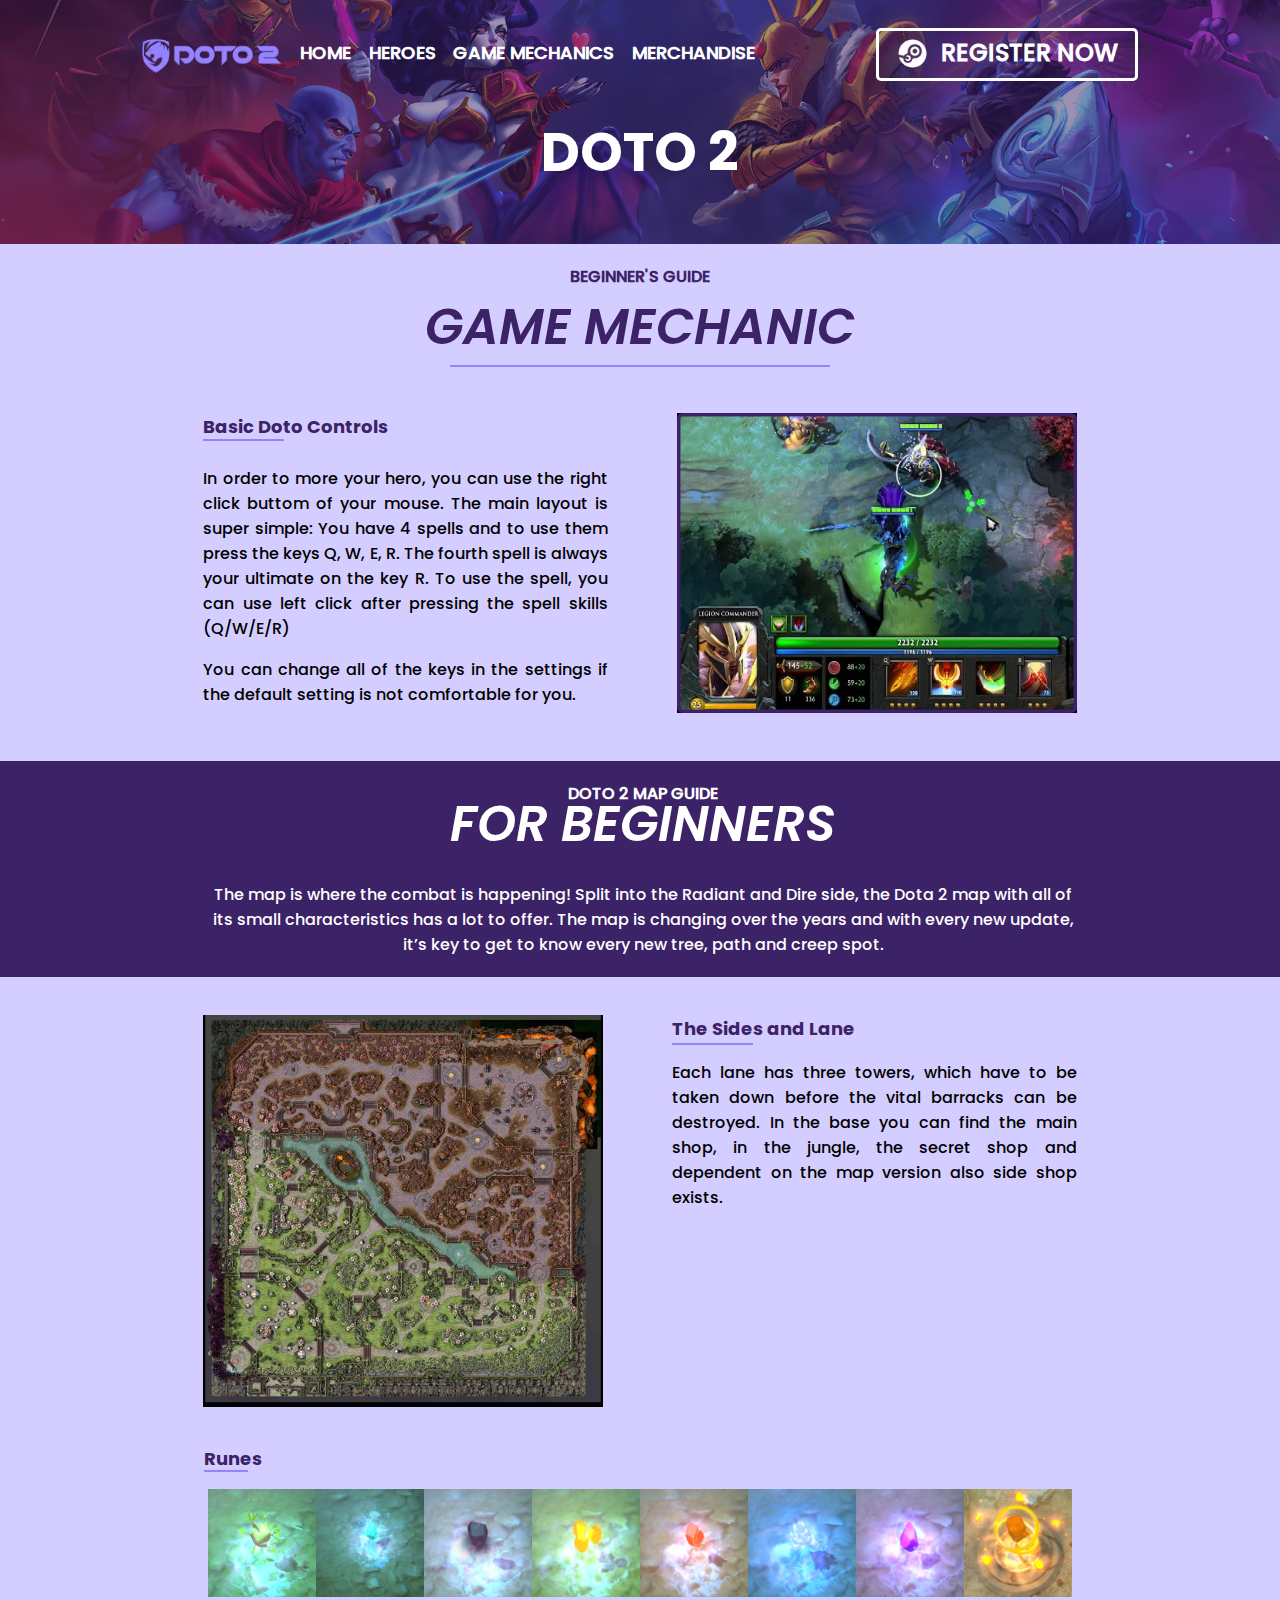
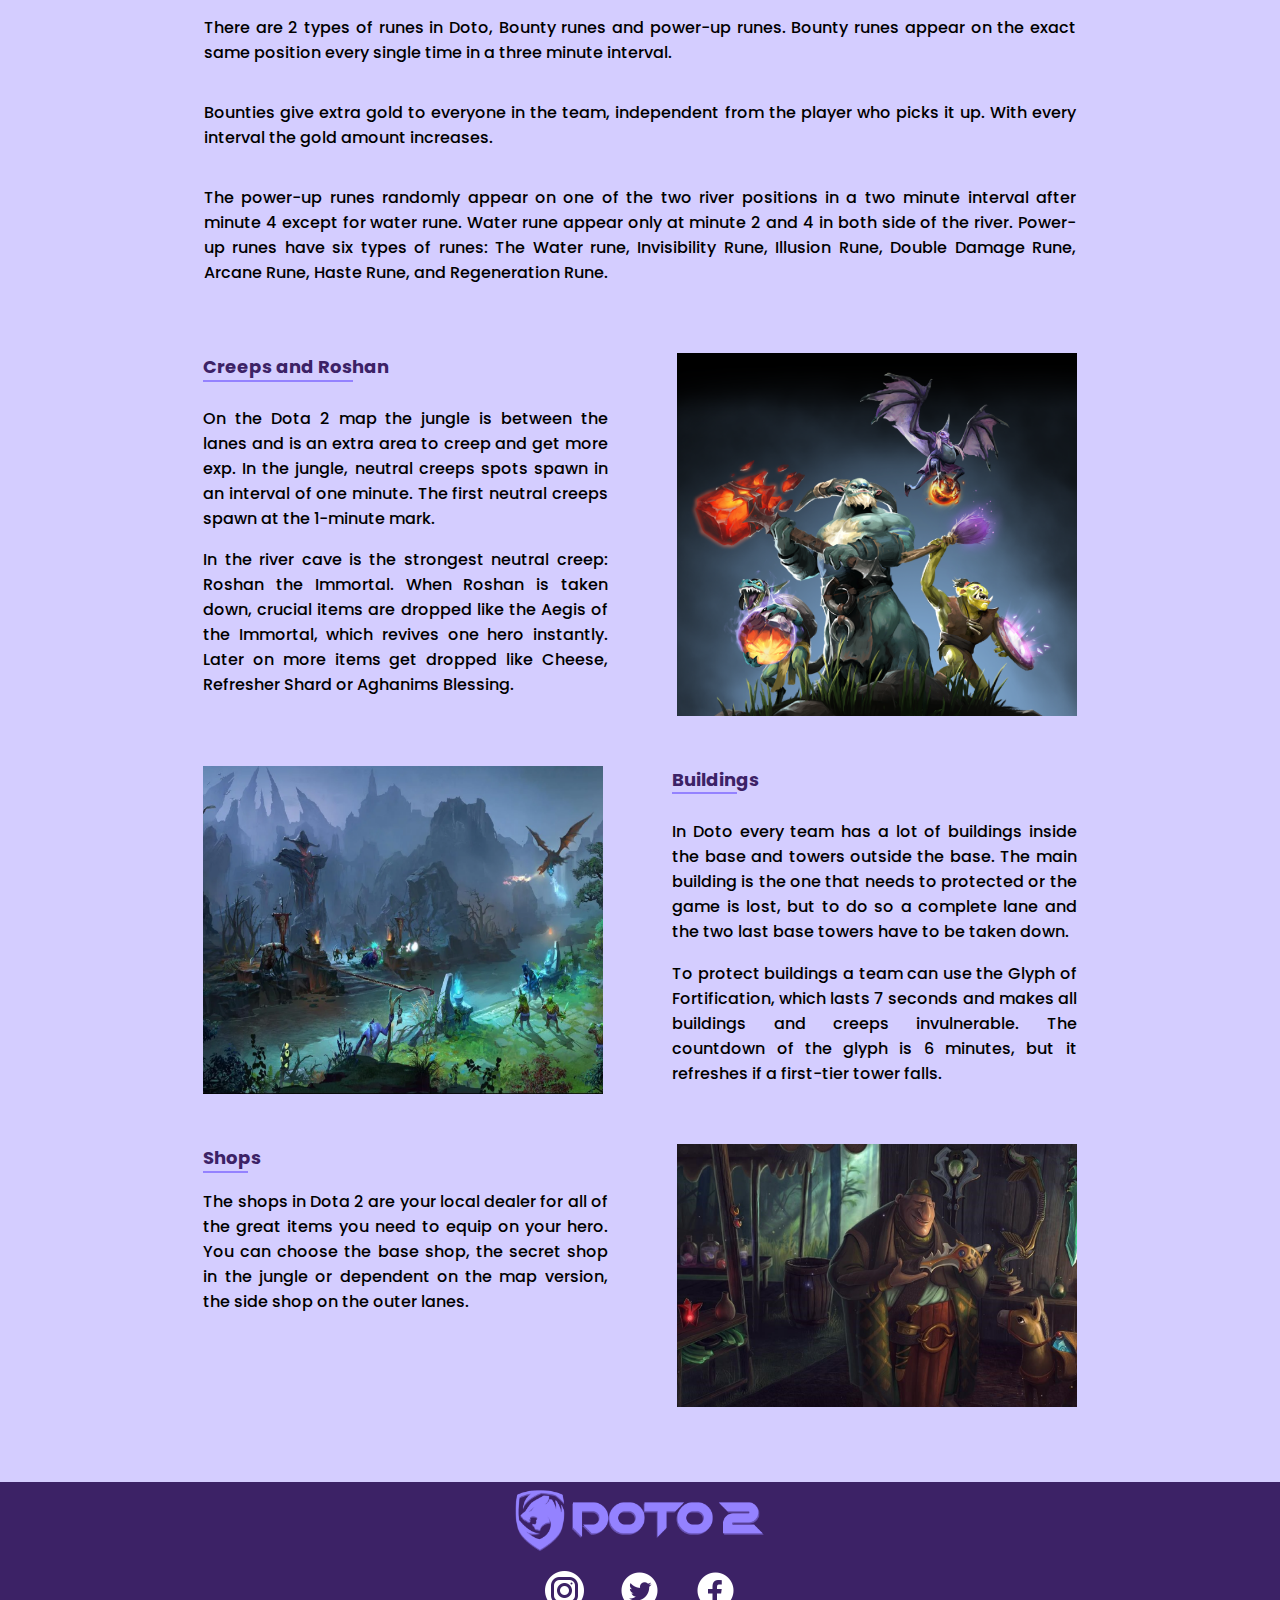
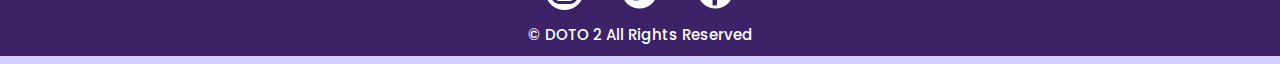
==== commit 63535008: "finish home(tinggal tulisan)" ====
--- a/Game Mechanics.html
+++ b/Game Mechanics.html
@@ -6,7 +6,6 @@
     <meta name="viewport" content="width=device-width, initial-scale=1.0">
     <link rel="stylesheet" href="header-heroes.css">
     <link rel="stylesheet" href="Game-Mechanic-Style.css">
-    <link rel="stylesheet" href="https://fonts.googleapis.com/css?family=Poppins">
     <title>Game Mechanics</title>
 </head>
 <body>
@@ -24,9 +23,7 @@
                         <a href="">REGISTER NOW</a>
                     </li>
                 </div>
-                <div id="Doto-2">
-                    DOTO 2
-                </div>
+                <div id="Doto-2">DOTO 2</div>
             </div>
         </div>
     </div>
--- a/header-heroes.css
+++ b/header-heroes.css
@@ -139,7 +139,7 @@
         position: relative;
         width: 100%;
         margin-top: 30px;
-        font-size: 12px;
+        font-size: 10px;
         justify-content: space-evenly;
     }
     
@@ -152,8 +152,6 @@
         background-size: cover;
         background-repeat: no-repeat;
         background-position: center;
-        right: 1%;
-        width: 102%;
     }
     
     #overlay0 {
@@ -168,7 +166,7 @@
         color: #FFFFFF;
         padding-top: 2%;
         padding-bottom: 5%;
-        font-size: 15px;
+        font-size: 25px;
     }
     
     #header1 img {
@@ -185,7 +183,7 @@
         font-weight: 600;
         line-height: 30px;
         width: 100px;
-        font-size: 12px;
+        font-size: 10px;
     }
     
     #header a:hover {
@@ -197,29 +195,32 @@
         border-color: white;
         list-style: none;
         display: flex;
-        text-align: center;
+        text-align: justify;
         border-radius: 5px;
         position: relative;
-        padding: 5px;
-        padding-left: 7px;
+        margin-left: 5%;
     }
     
     #register a {
-        font-size: 13px;
+        font-size: 12px;
+        right: 4%;
+        position: relative;
     }
     
     #register img {
+        position: relative;
+        right: 4%;
         width: auto;
         height: 16px;
-        margin-top: 7%;
+        padding-top: 7%;
     }
     
     #footer {
         margin-top: 32px;
         position: relative;
         background: #3c2266;
-        right: 1%;
-        width: 102%;
+        margin-left: -1%;
+        /* margin-right: -1%; */
         padding-top: 1px;
     }
     
--- a/Game-Mechanic-Style.css
+++ b/Game-Mechanic-Style.css
@@ -198,12 +198,6 @@
 }
 
 @media only screen and (max-width: 800px) {
-    #Doto-2 {
-        font-family: Bld;
-        font-weight: bold;
-        font-size: 54px;
-    }
-    
     #subtitle hr {
         color: #9482FF;
         margin: 0px 35%;
@@ -222,13 +216,13 @@
     }
     
     #subtitle {
-        font-size: 18px;
+        font-size: 12px;
         font-family: Bld;
         color: #3c2266;
     }
     
     #title2 {
-        font-size: 50px;
+        font-size: 25px;
         font-family: semibold;
     }
     
@@ -262,7 +256,7 @@
     }
     
     #image1 img {
-        width: 300px;
+        width: 225px;
         height: auto;
     }
     
@@ -272,24 +266,26 @@
         background-color: #3c2266;
         text-align: center;
         position: relative;
-        right: 1%;
-        width: 102.5%;
+        margin-left: -1%;
+        margin-right: -1%;
     }
     
     #top1 {
         font-weight: bold;
-        margin-bottom: -1.5%;
+        margin-bottom: -1%;
         padding-top: 20px;
+        font-size: 10px;
     }
     
     #top2 {
         font-family: semibold;
-        font-size: 50px;
-    }
-    
+        font-size: 25px;
+    }
+
     #Para2 {
         margin: 0px 15%;
         padding: 20px;
+        font-size: 9px;
     }
     
     #Map {
@@ -326,11 +322,6 @@
         height: auto;
     }
     
-    #Rune {
-        margin-left: 15.5%;
-        margin-right: 15.5%;
-    }
-    
     #Rune #subtitle {
         margin-bottom: -10px;
     }
@@ -341,9 +332,14 @@
         border: solid 1px #9482FF;   
     }
     
+    #txt1, #txt2, #txt10 {
+        font-size: 9px;
+    }
+
     #txt3, #txt4, #txt5, #txt6, #txt7, #txt8, #txt9 {
         padding-top: 2%;
         padding-bottom: 2%;
+        font-size: 9px;
     }
     
     #Creeps-and-Roshan, #Building, #Shops {
@@ -364,7 +360,7 @@
     }
     
     #Creeps-and-Roshan img, #Building img, #Shops img {
-        width: 200px;
+        width: 225px;
         height: auto;
     }
     
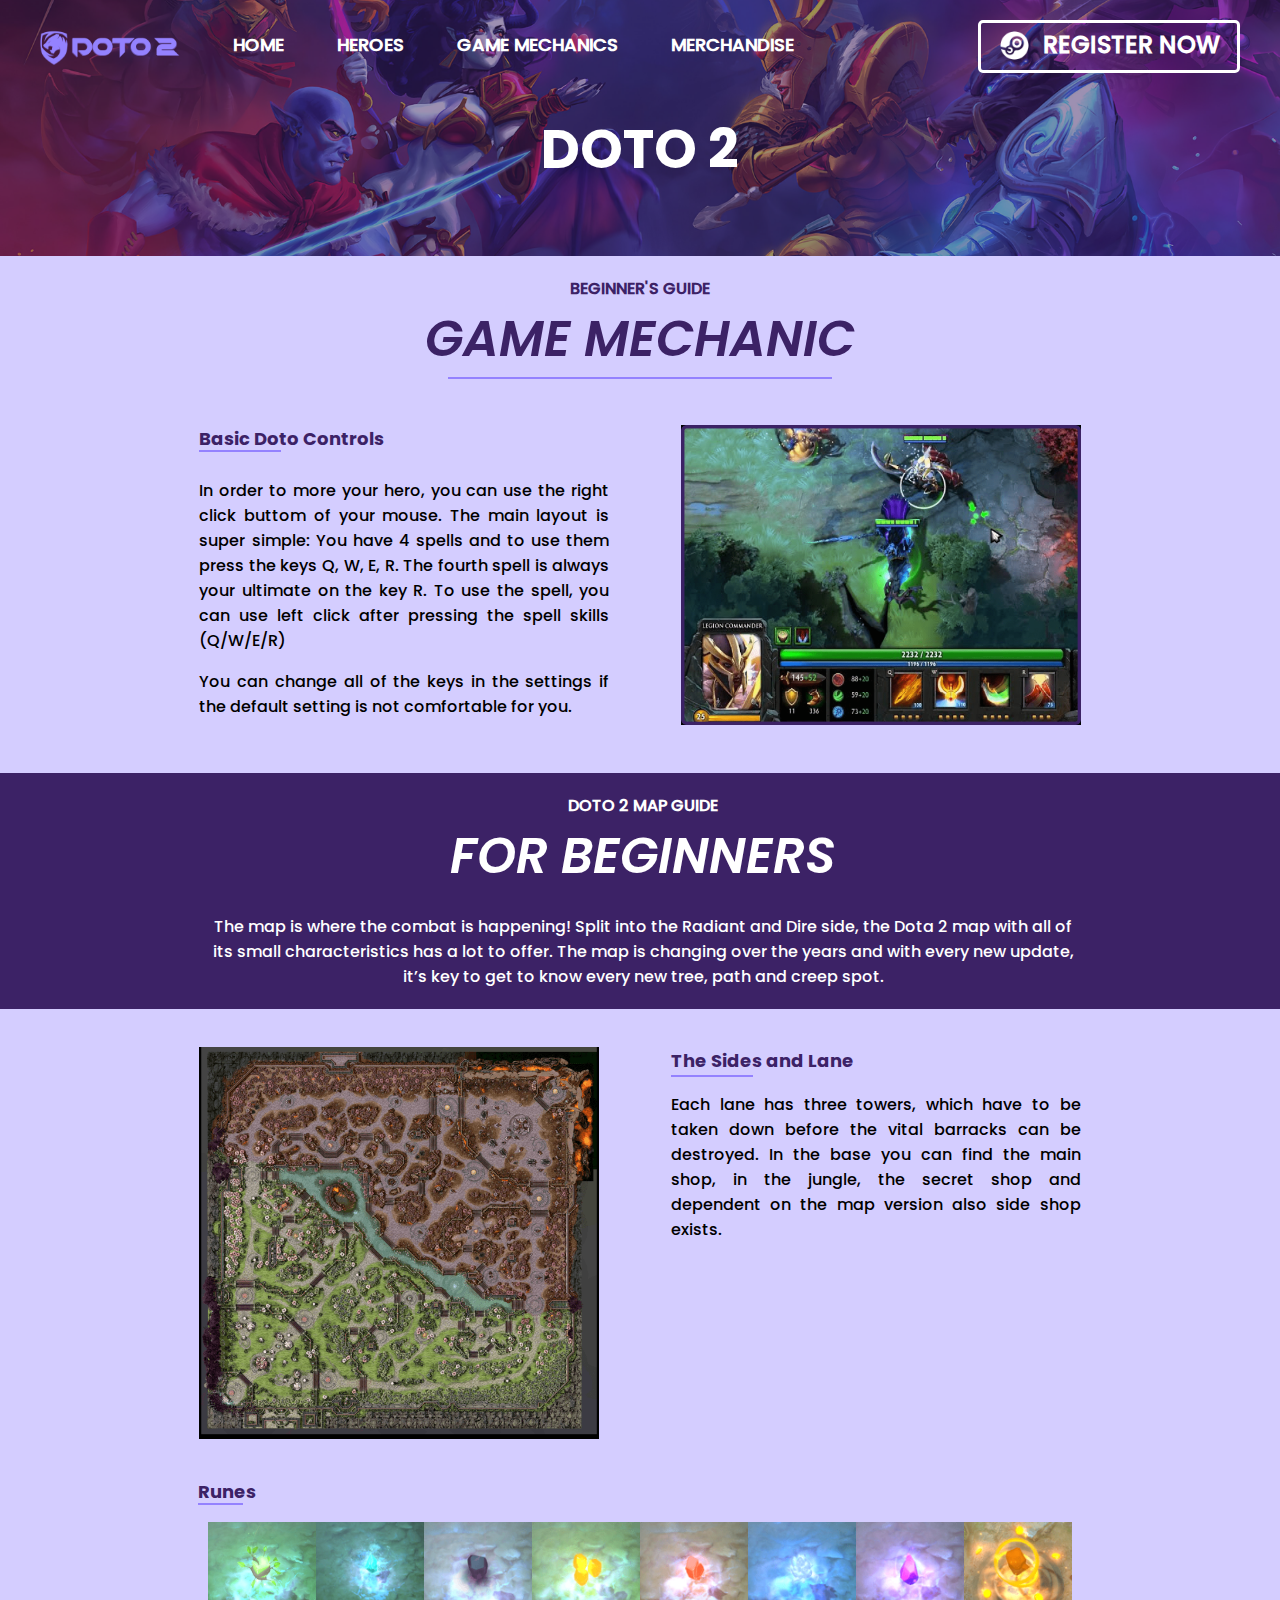
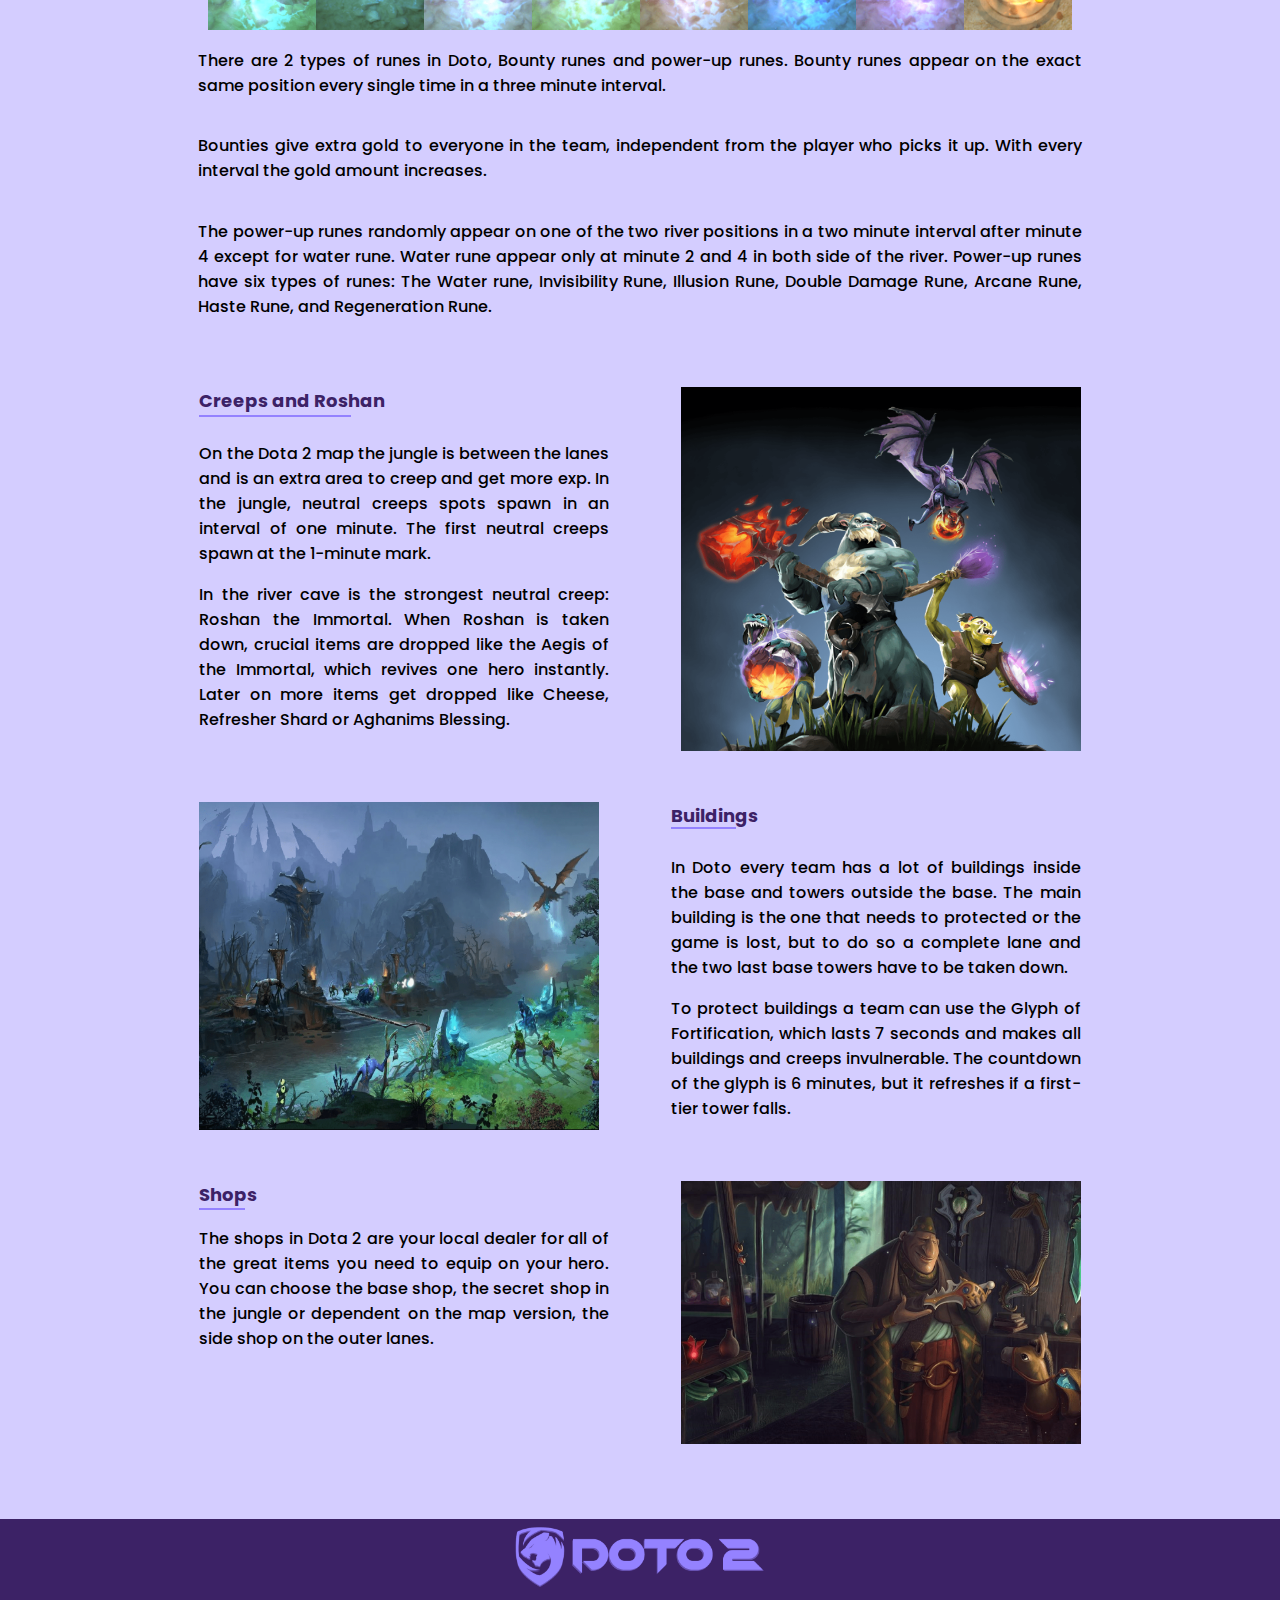
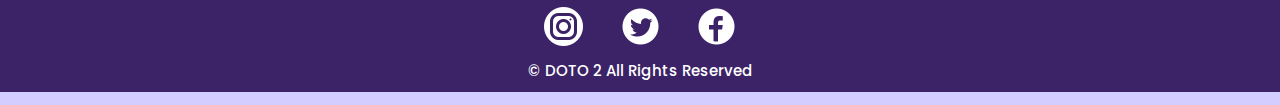
==== commit 09828081: "Perbaikan minor + bikin register (blom selesai)" ====
--- a/Game Mechanics.html
+++ b/Game Mechanics.html
@@ -20,7 +20,7 @@
                     <li id="merchandise"><a href="Merchandise.html">MERCHANDISE</a></li>
                     <li id="register">
                         <img src="asset/SosialMedia/Steam-Circle-White.png" alt="">
-                        <a href="">REGISTER NOW</a>
+                        <a href="Register.html">REGISTER NOW</a>
                     </li>
                 </div>
                 <div id="Doto-2">DOTO 2</div>
--- a/header-heroes.css
+++ b/header-heroes.css
@@ -1,3 +1,8 @@
+body{
+    margin: 0;
+    padding: 0;
+    overflow-x:hidden;
+}
 #header1 {
     list-style: none;
     text-decoration: none;
@@ -23,7 +28,7 @@
 }
 
 #fill {
-    margin: 0px 10%;
+    margin: 0px;
 }
 
 #overlay0 {
--- a/Game-Mechanic-Style.css
+++ b/Game-Mechanic-Style.css
@@ -93,7 +93,7 @@
 
 #top1 {
     font-weight: bold;
-    margin-bottom: -1.5%;
+    /* margin-bottom: -1.5%; */
     padding-top: 20px;
 }
 
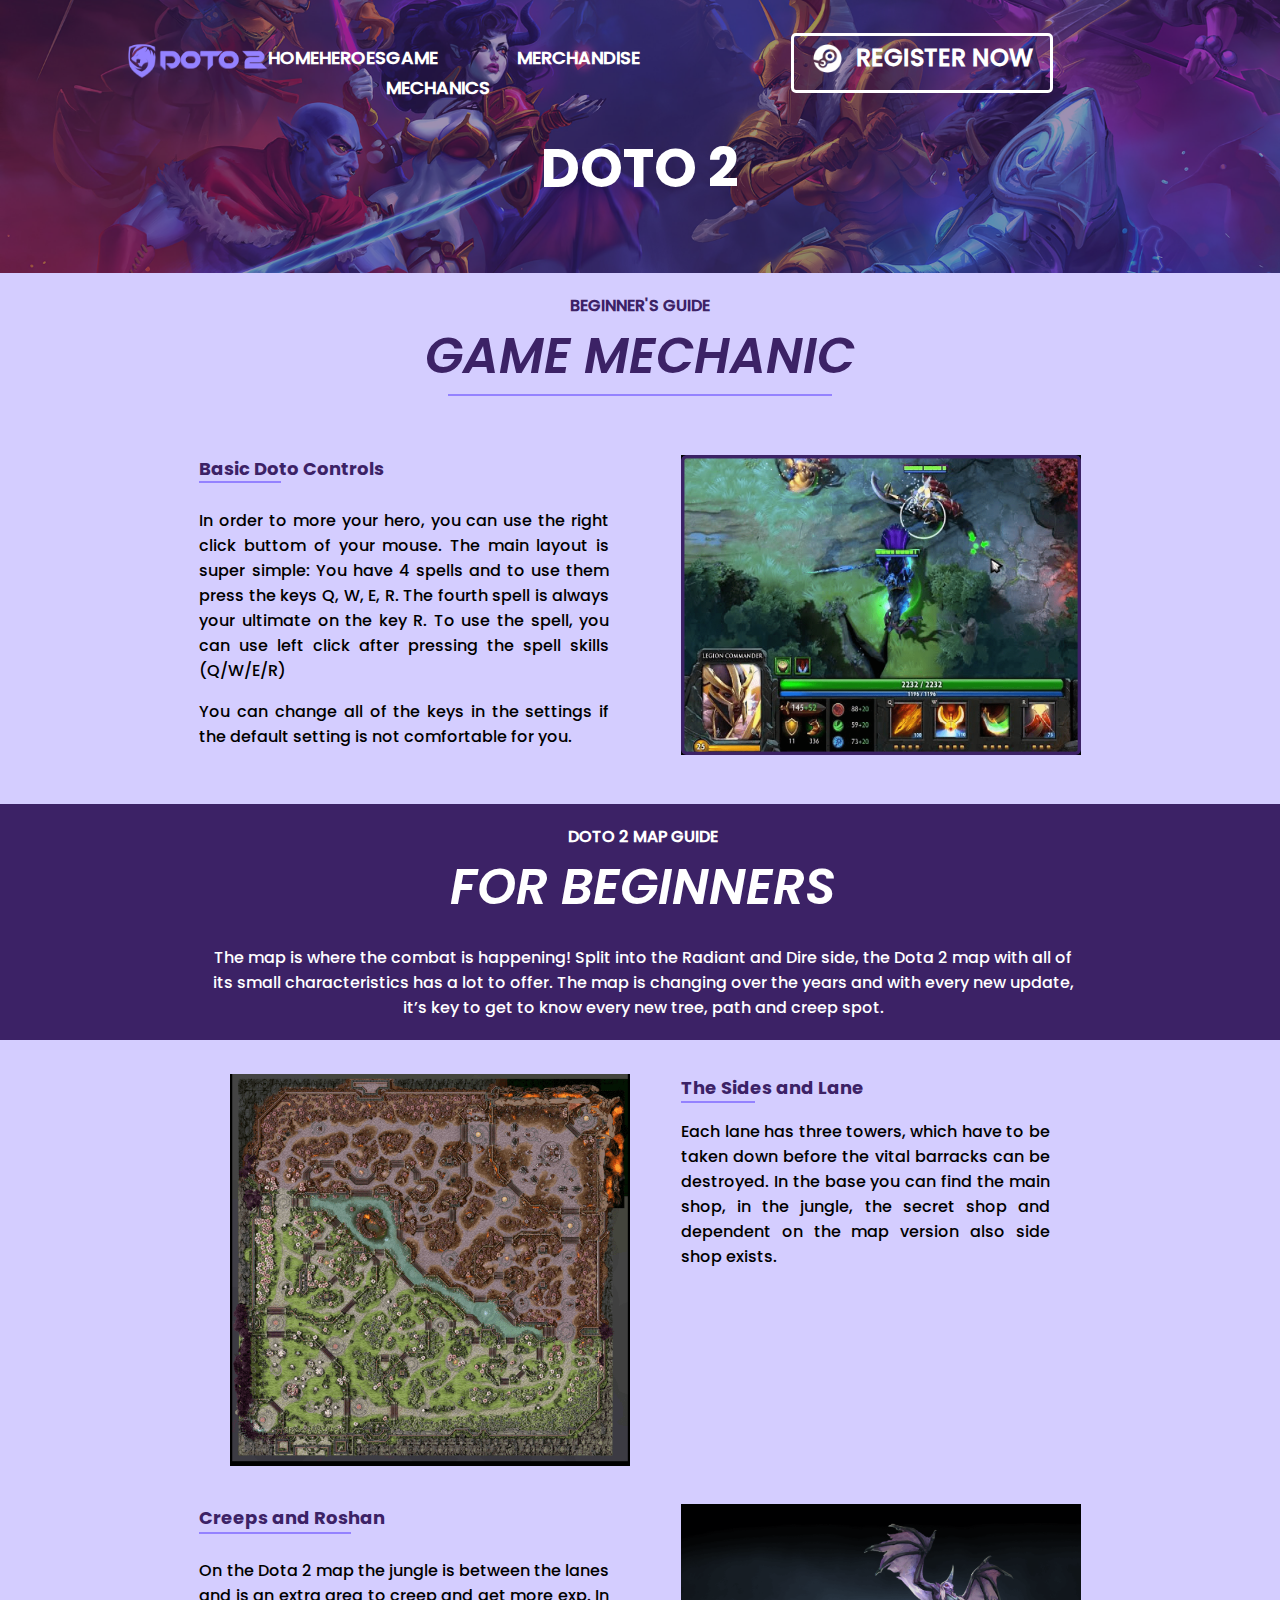
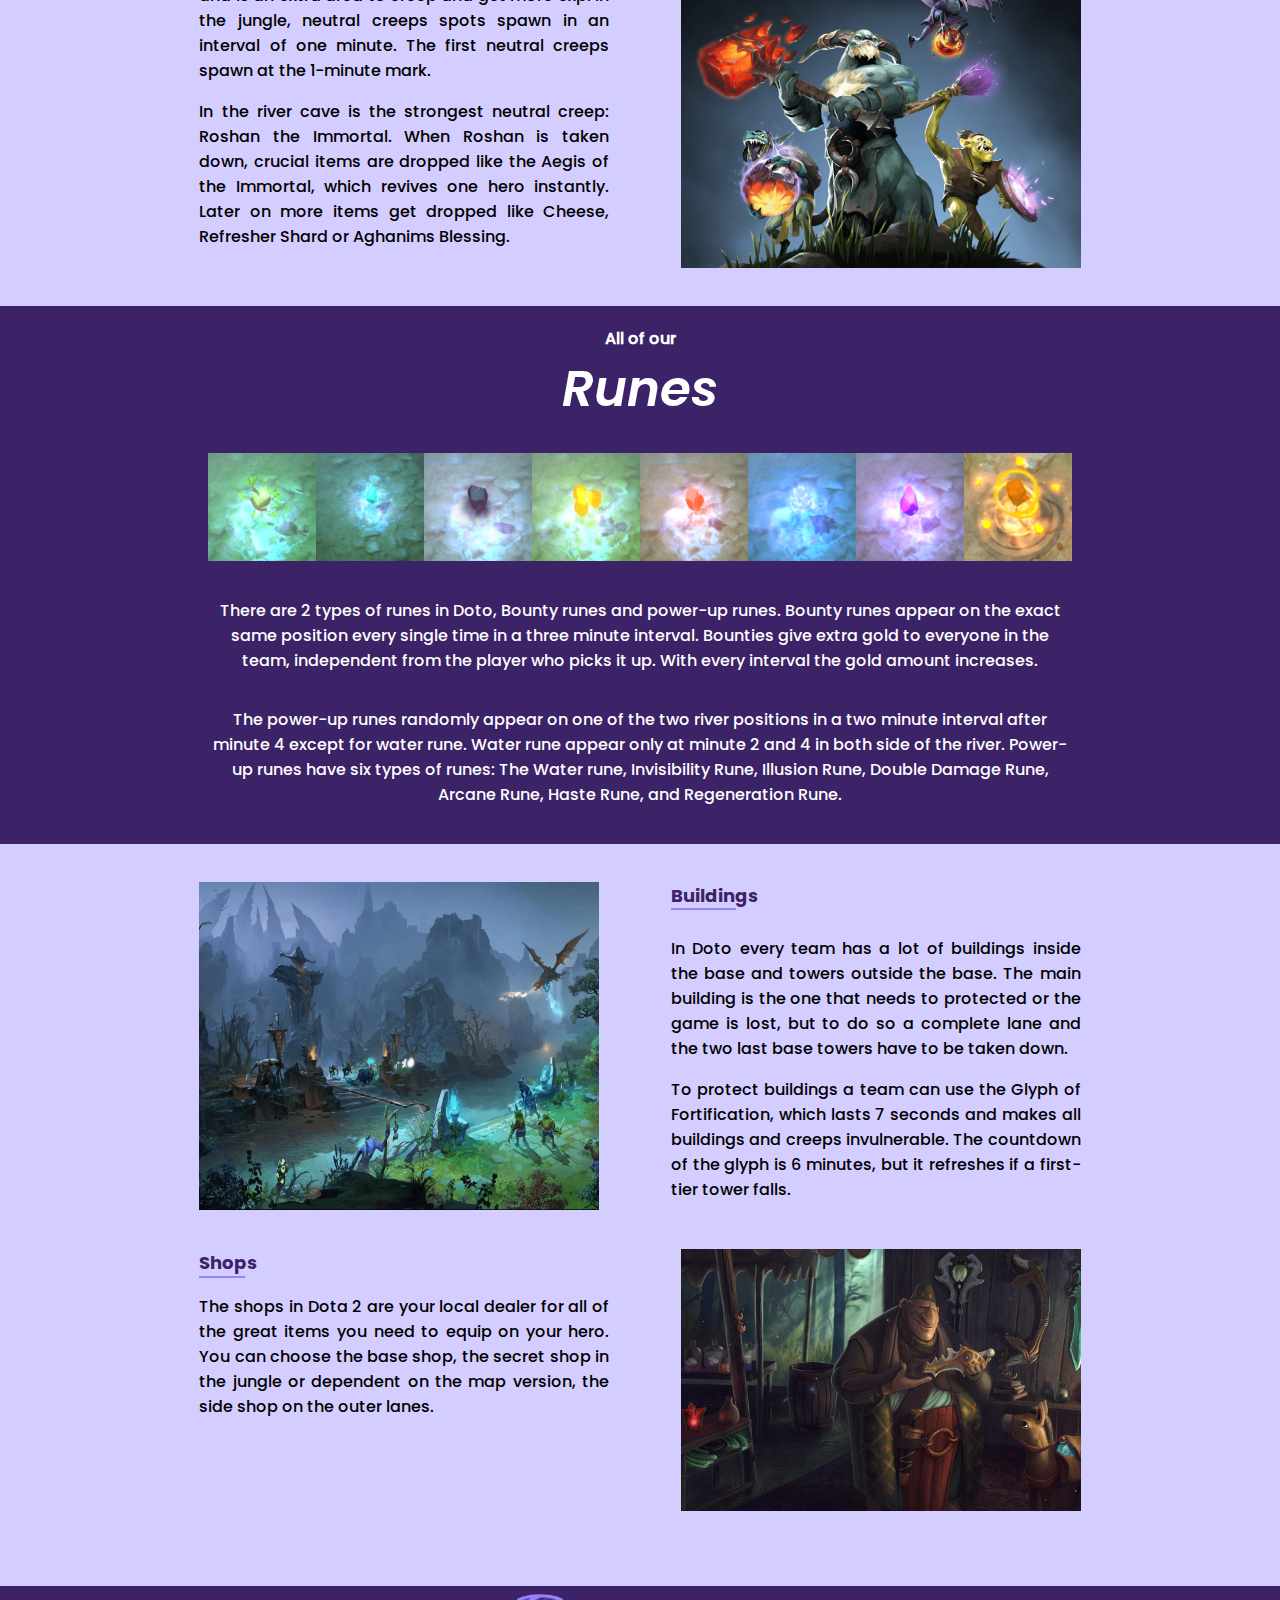
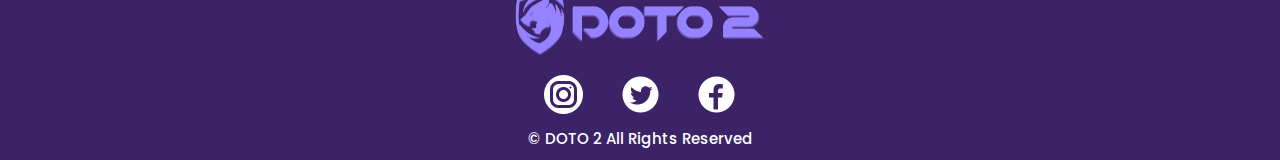
==== commit bd62f671: "fix header + mechanic" ====
--- a/Game Mechanics.html
+++ b/Game Mechanics.html
@@ -18,15 +18,18 @@
                     <li id="heroes"><a href="Heroes.html">HEROES</a></li>
                     <li id="gamemechanics"><a href="">GAME MECHANICS</a></li>
                     <li id="merchandise"><a href="Merchandise.html">MERCHANDISE</a></li>
+                </div>
+                <div id="header1">
                     <li id="register">
-                        <img src="asset/SosialMedia/Steam-Circle-White.png" alt="">
+                        <img id="steam" src="asset/SosialMedia/Steam-Circle-White.png" alt="">
                         <a href="Register.html">REGISTER NOW</a>
                     </li>
                 </div>
-                <div id="Doto-2">DOTO 2</div>
             </div>
+            <div id="Doto-2">DOTO 2</div>
         </div>
     </div>
+
     <div id="content1">
         <div id="sub">
             <div id="title1">BEGINNER'S GUIDE</div>
@@ -38,28 +41,40 @@
         <div id="Para1">
             <div id="subtitle">Basic Doto Controls</div> <hr>
             <div id="txt1">
-               <p>In order to more your hero, you can use the right click buttom of your mouse. The main layout is super simple: You have 4 spells and to use them press the keys Q, W, E, R. The fourth spell is always your ultimate on the key R. To use the spell, you can use left click after pressing the spell skills (Q/W/E/R)</p>
-               <p>You can change all of the keys in the settings if the default setting is not comfortable for you.</p>
+                <p>In order to more your hero, you can use the right click buttom of your mouse. The main layout is super simple: You have 4 spells and to use them press the keys Q, W, E, R. The fourth spell is always your ultimate on the key R. To use the spell, you can use left click after pressing the spell skills (Q/W/E/R)</p>
+                <p>You can change all of the keys in the settings if the default setting is not comfortable for you.</p>
             </div>
         </div>
         <div id="image1">
             <img src="asset/Basic-Doto-Control.png" alt="">
         </div>
     </div>
+
     <div id="doto-2-map">
         <div id="top1">DOTO 2 MAP GUIDE</div> <div id="top2">FOR BEGINNERS</div>
         <div id="Para2">The map is where the combat is happening! Split into the Radiant and Dire side, the Dota 2 map with all of its small characteristics has a lot to offer. The map is changing over the years and with every new update, it’s key to get to know every new tree, path and creep spot.</div>
     </div>
-    <div id="Map">
-        <img src="asset/Map.png" alt="">
-        <div id="Para3">
-            <div id="subtitle">The Sides and Lane</div>
-            <hr>
-            <div id="txt2">Each lane has three towers, which have to be taken down before the vital barracks can be destroyed. In the base you can find the main shop, in the jungle, the secret shop and dependent on the map version also side shop exists.</div>
+    <div id="isi">
+        <div id="Map">
+            <img src="asset/Map.png" alt="">
+            <div id="Para3">
+                <div id="subtitle">The Sides and Lane</div>
+                <hr>
+                <div id="txt2">Each lane has three towers, which have to be taken down before the vital barracks can be destroyed. In the base you can find the main shop, in the jungle, the secret shop and dependent on the map version also side shop exists.</div>
+            </div>
         </div>
     </div>
+    <div id="Creeps-and-Roshan">
+        <div id="Para5">
+            <div id="subtitle">Creeps and Roshan</div> <hr>
+            <div id="txt6">On the Dota 2 map the jungle is between the lanes and is an extra area to creep and get more exp. In the jungle, neutral creeps spots spawn in an interval of one minute. The first neutral creeps spawn at the 1-minute mark.</div>
+            <div id="txt7">In the river cave is the strongest neutral creep: Roshan the Immortal. When Roshan is taken down, crucial items are dropped like the Aegis of the Immortal, which revives one hero instantly. Later on more items get dropped like Cheese, Refresher Shard or Aghanims Blessing.</div>
+        </div>
+        <img src="asset/Creeps.png" alt="">
+    </div>
     <div id="Rune">
-        <div id="subtitle">Runes</div><hr>
+        <div id="top1">All of our</div>
+        <div id="top2">Runes</div>
         <div id="Rune-Image">
             <img src="asset/Rune_of_Regeneration_prev.png" alt="">
             <img src="asset/Rune_of_Water_prev.png" alt="">
@@ -70,19 +85,12 @@
             <img src="asset/Rune_of_Arcane_prev.png" alt="">
             <img src="asset/Rune_of_Bounty_initial_prev.png" alt="">
         </div>
-        <div id="Para4">
-            <div id="txt3">There are 2 types of runes in Doto, Bounty runes and power-up runes. Bounty runes appear on the exact same position every single time in a three minute interval.</div>
-            <div id="txt4">Bounties give extra gold to everyone in the team, independent from the player who picks it up. With every interval the gold amount increases.</div>
+        <div id="Para2">
+            <div id="txt3">There are 2 types of runes in Doto, Bounty runes and power-up runes. Bounty runes appear on the exact same position every single time in a three minute interval.
+                Bounties give extra gold to everyone in the team, independent from the player who picks it up. With every interval the gold amount increases.
+            </div>
             <div id="txt5">The power-up runes randomly appear on one of the two river positions in a two minute interval after minute 4 except for water rune. Water rune appear only at minute 2 and 4 in both side of the river. Power-up runes have six types of runes: The Water rune, Invisibility Rune, Illusion Rune, Double Damage Rune, Arcane Rune, Haste Rune, and Regeneration Rune.</div>
         </div>
-    </div>
-    <div id="Creeps-and-Roshan">
-        <div id="Para5">
-            <div id="subtitle">Creeps and Roshan</div> <hr>
-            <div id="txt6">On the Dota 2 map the jungle is between the lanes and is an extra area to creep and get more exp. In the jungle, neutral creeps spots spawn in an interval of one minute. The first neutral creeps spawn at the 1-minute mark.</div>
-            <div id="txt7">In the river cave is the strongest neutral creep: Roshan the Immortal. When Roshan is taken down, crucial items are dropped like the Aegis of the Immortal, which revives one hero instantly. Later on more items get dropped like Cheese, Refresher Shard or Aghanims Blessing.</div>
-        </div>
-        <img src="asset/Creeps.png" alt="">
     </div>
     <div id="Building">
         <img src="asset/Building.png" alt="">
@@ -99,6 +107,7 @@
         </div>
         <img src="asset/Shops.png" alt="">
     </div>
+
     <div id="footer">
         <div id="Logo"><img src="logo.png" alt=""></div>
         <div id="Social-Media">
--- a/header-heroes.css
+++ b/header-heroes.css
@@ -16,19 +16,22 @@
 
 #header {
     margin-bottom: 20px;
-    margin-top: -1%;
     position: relative;
     justify-content: space-evenly;
     background-image: url("asset/Homepage-background.jpg");
     background-size: cover;
     background-repeat: no-repeat;
     background-position: center;
-    margin-left: -1%;
-    margin-right: -1%;
+
 }
 
 #fill {
-    margin: 0px;
+    margin:0 10%;
+    /* margin: 0px; */
+    display: flex;
+    /* margin-bottom: 20px; */
+    position: relative;
+    justify-content: space-evenly;
 }
 
 #overlay0 {
@@ -60,7 +63,7 @@
     text-decoration: none;
     position: relative;
     color: #FFFFFF;
-    font-family: poppins;
+    font-family: Poppins;
     font-weight: 600;
     line-height: 30px;
     width: 200px;
@@ -183,7 +186,7 @@
         text-decoration: none;
         position: relative;
         color: #FFFFFF;
-        font-family: poppins;
+        font-family: Poppins;
         font-style: normal;
         font-weight: 600;
         line-height: 30px;
--- a/Game-Mechanic-Style.css
+++ b/Game-Mechanic-Style.css
@@ -19,6 +19,10 @@
     text-align: justify;
 }
 
+#isi{
+    margin:0 5%;
+}
+
 #subtitle hr {
     color: #9482FF;
     margin: 0px 35%;
@@ -53,10 +57,8 @@
 
 #Basic-Doto-Control {
     display: flex;
-    justify-content: space-evenly;
-    margin-top: 2%;
-    margin-left: 10%;
-    margin-right: 10%;
+        justify-content: space-evenly;
+        margin: 3% 10%;
 }
 
 #Para1 {
@@ -108,10 +110,9 @@
 }
 
 #Map {
-    margin-top: 3%;
-    display: flex;
-    justify-content: space-evenly;
-    margin: 3% 10%;
+    display: flex;
+        justify-content: space-evenly;
+        margin: 3% 10%;
 }
 
 #Map img {
@@ -142,18 +143,31 @@
 }
 
 #Rune {
-    margin-left: 15.5%;
-    margin-right: 15.5%;
+    color:white;
+    background: #3c2266;
+    display: flex;
+    padding:0 0;
+    flex-direction: column;
+    justify-content: space-around;
+    justify-content: center;
+    align-items: center;
+    text-align: center;
 }
 
 #Rune #subtitle {
-    margin-bottom: -10px;
+    font-family: semibold;
+    font-size: 50px;
+    color:white;
+    /* margin-bottom: -10px; */
+
 }
 
 #Rune hr {
-    margin-right: 95%;
-    position: relative;
-    border: solid 1px #9482FF;   
+    margin-right: 100%;
+    position: relative;
+    top:-2%;
+    border: solid 1px #9482FF; 
+    width:5%;  
 }
 
 #txt3, #txt4, #txt5, #txt6, #txt7, #txt8, #txt9 {
@@ -163,8 +177,8 @@
 
 #Creeps-and-Roshan, #Building, #Shops {
     display: flex;
-    justify-content: space-evenly;
-    margin: 4% 10%;
+        justify-content: space-evenly;
+        margin: 3% 10%;
 }
 
 #Para5, #Para6, #Para7 {
@@ -289,7 +303,6 @@
     }
     
     #Map {
-        margin-top: 3%;
         display: flex;
         justify-content: space-evenly;
         margin: 3% 10%;
@@ -312,9 +325,11 @@
     }
     
     #Rune-Image {
+        margin: 0px 15%;
+        padding: 20px;
+        font-size: 9px;
         display: flex;
         justify-content: center;
-        margin-top: 2%;
     }
     
     #Rune-Image img {
@@ -322,9 +337,6 @@
         height: auto;
     }
     
-    #Rune #subtitle {
-        margin-bottom: -10px;
-    }
     
     #Rune hr {
         margin-right: 95%;
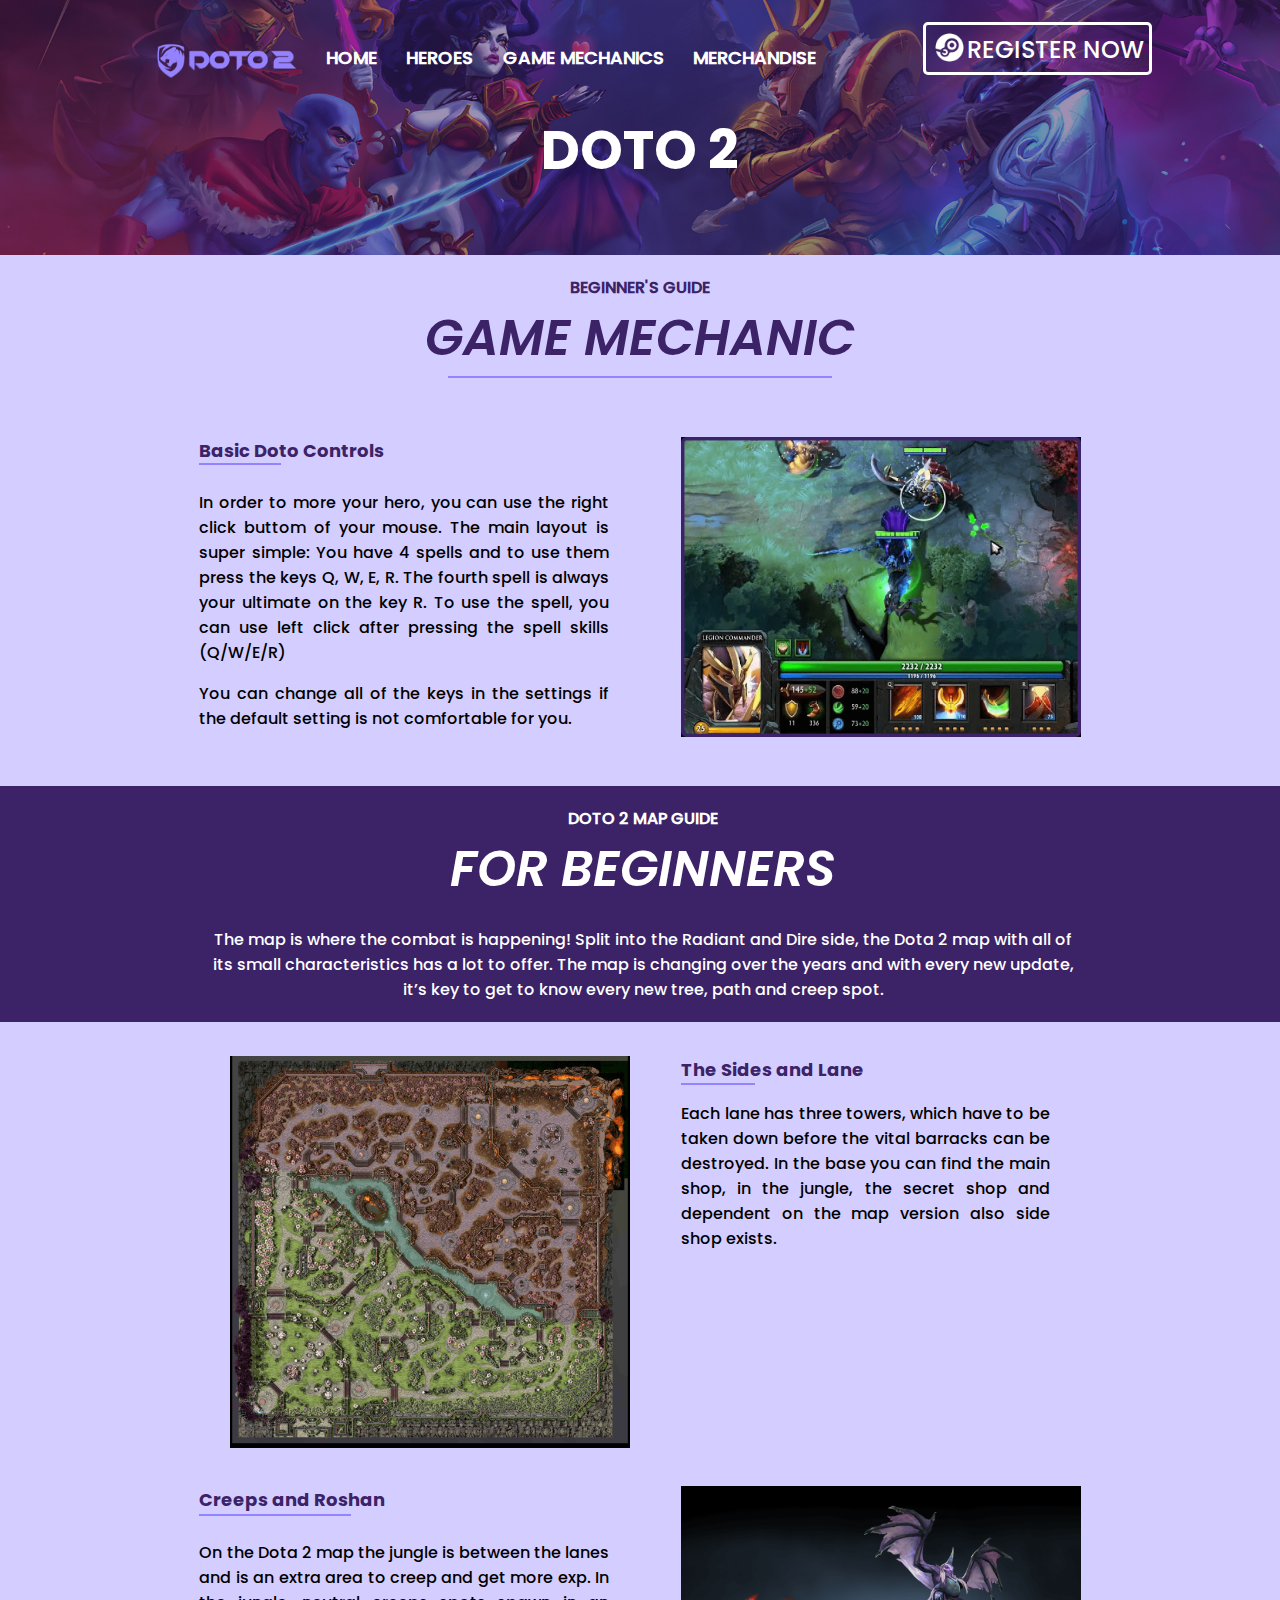
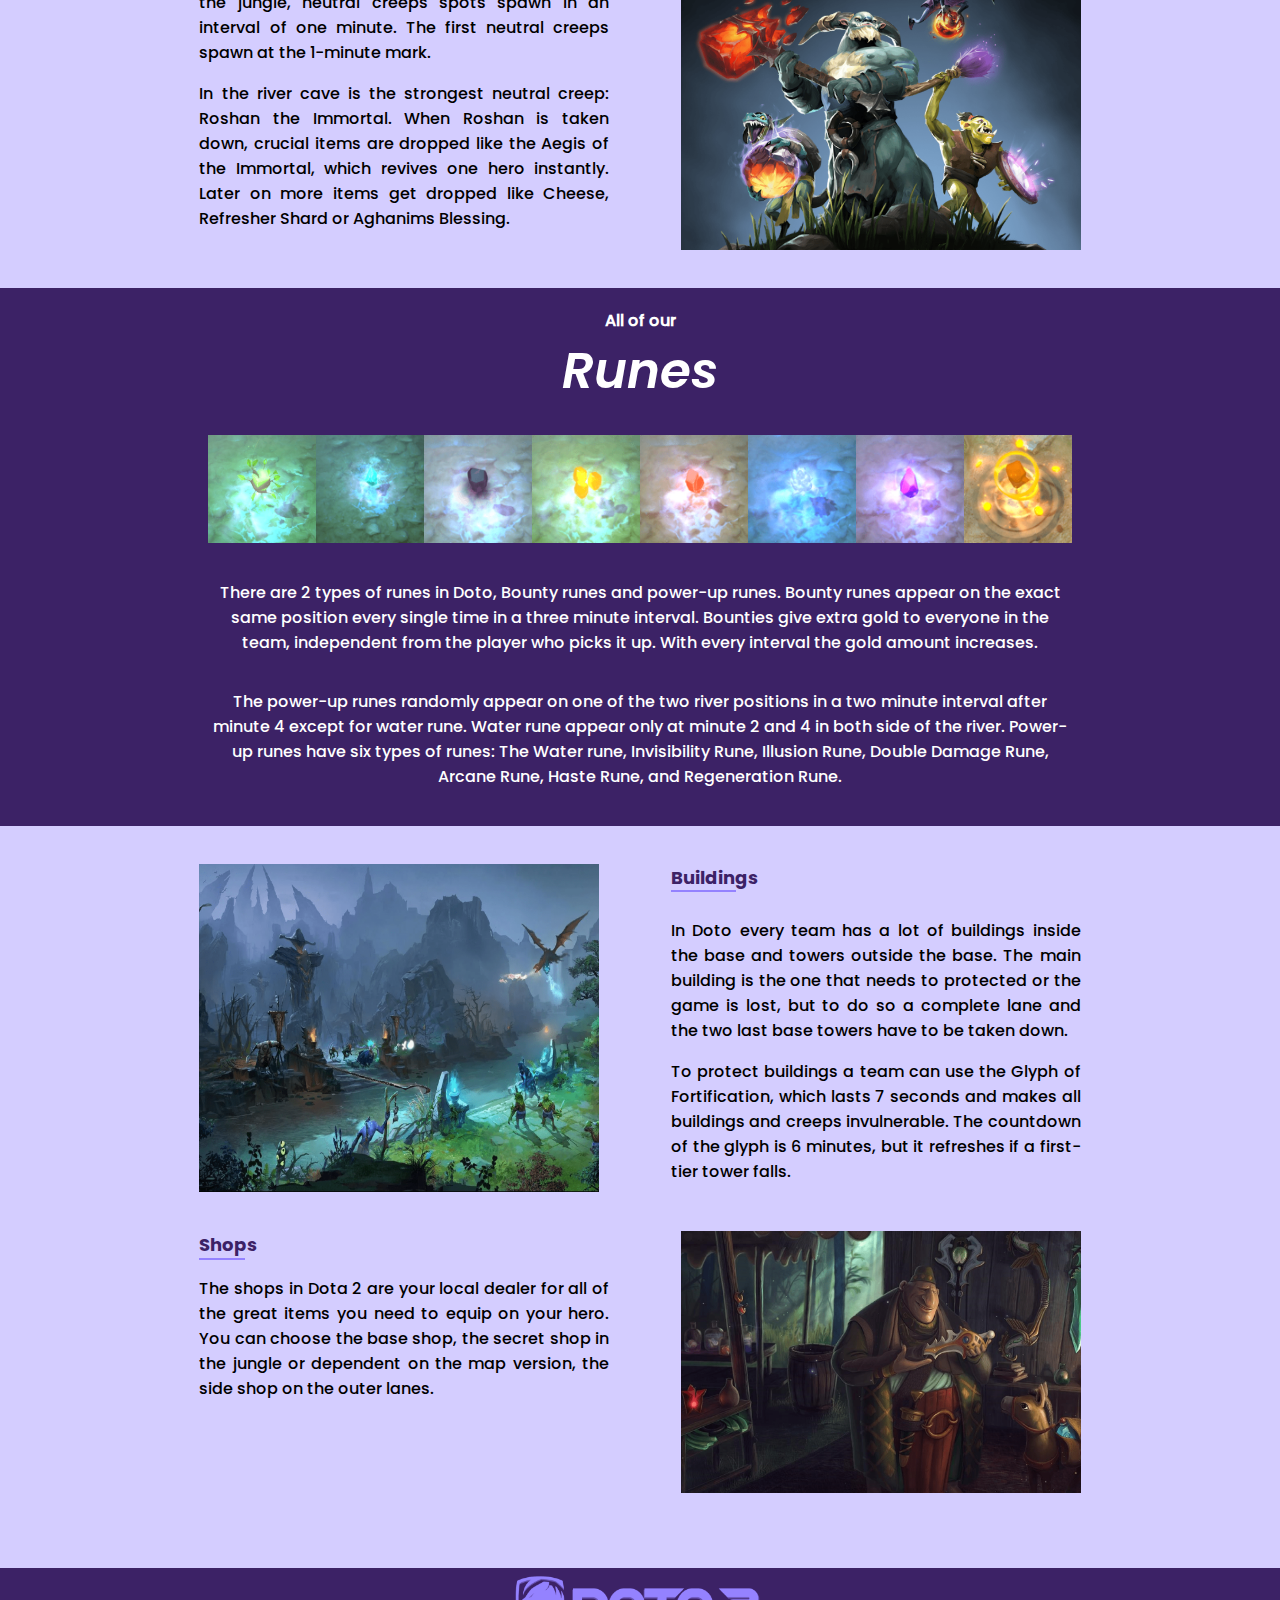
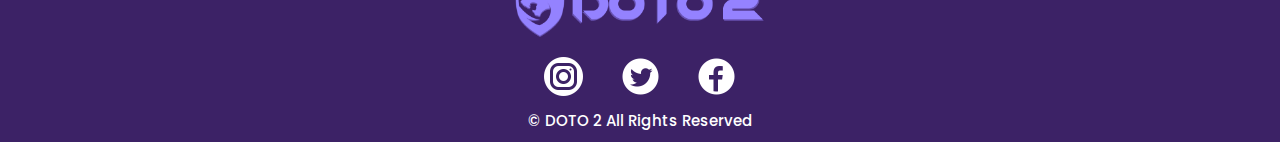
==== commit bbf5a219: "rapiin header tapi belum selesai" ====
--- a/Game Mechanics.html
+++ b/Game Mechanics.html
@@ -19,7 +19,7 @@
                     <li id="gamemechanics"><a href="">GAME MECHANICS</a></li>
                     <li id="merchandise"><a href="Merchandise.html">MERCHANDISE</a></li>
                 </div>
-                <div id="header1">
+                <div id="header2">
                     <li id="register">
                         <img id="steam" src="asset/SosialMedia/Steam-Circle-White.png" alt="">
                         <a href="Register.html">REGISTER NOW</a>
--- a/header-heroes.css
+++ b/header-heroes.css
@@ -1,17 +1,48 @@
+@font-face {
+    font-family: Poppins;
+    src: url("asset/Poppins/Poppins-Medium.ttf");
+}
+
+@font-face {
+    font-family: semibold;
+    src: url("asset/Poppins/Poppins-SemiBoldItalic.ttf");
+}
+
+@font-face {
+    font-family: Bld;
+    src: url("asset/Poppins/Poppins-Bold.ttf");
+}
+
 body{
     margin: 0;
     padding: 0;
-    overflow-x:hidden;
+    font-family: poppins;
+    background: rgba(148, 130, 255, 0.4);
+    text-align: justify;
 }
 #header1 {
+    align-items: flex-start;
     list-style: none;
     text-decoration: none;
     display: flex;
     position: relative;
-    width: 100%;
+    width: 70%;
     margin-top: 30px;
-    font-size: 16px;
-    justify-content: space-evenly;
+    justify-content: space-evenly;
+}
+
+#header2 {
+    width: 30%;
+    display: flex;
+    align-items: flex-end;
+    justify-content: flex-end;
+}
+
+#header2 a {
+    position: relative;
+    text-align: center;
+    color: #FFFFFF;
+    text-decoration: none;
 }
 
 #header {
@@ -27,7 +58,6 @@
 
 #fill {
     margin:0 10%;
-    /* margin: 0px; */
     display: flex;
     /* margin-bottom: 20px; */
     position: relative;
@@ -88,9 +118,7 @@
     bottom: 10px;
     margin-left: 10%;
 }
-#register img{
-    padding-left: 10px;
-}
+
 #register a {
     top: 2px;
     font-size: 24px;
--- a/Game-Mechanic-Style.css
+++ b/Game-Mechanic-Style.css
@@ -1,24 +1,3 @@
-@font-face {
-    font-family: Poppins;
-    src: url("asset/Poppins/Poppins-Medium.ttf");
-}
-
-@font-face {
-    font-family: semibold;
-    src: url("asset/Poppins/Poppins-SemiBoldItalic.ttf");
-}
-
-@font-face {
-    font-family: Bld;
-    src: url("asset/Poppins/Poppins-Bold.ttf");
-}
-
-body {
-    font-family: Poppins;
-    background: rgba(148, 130, 255, 0.4);
-    text-align: justify;
-}
-
 #isi{
     margin:0 5%;
 }
